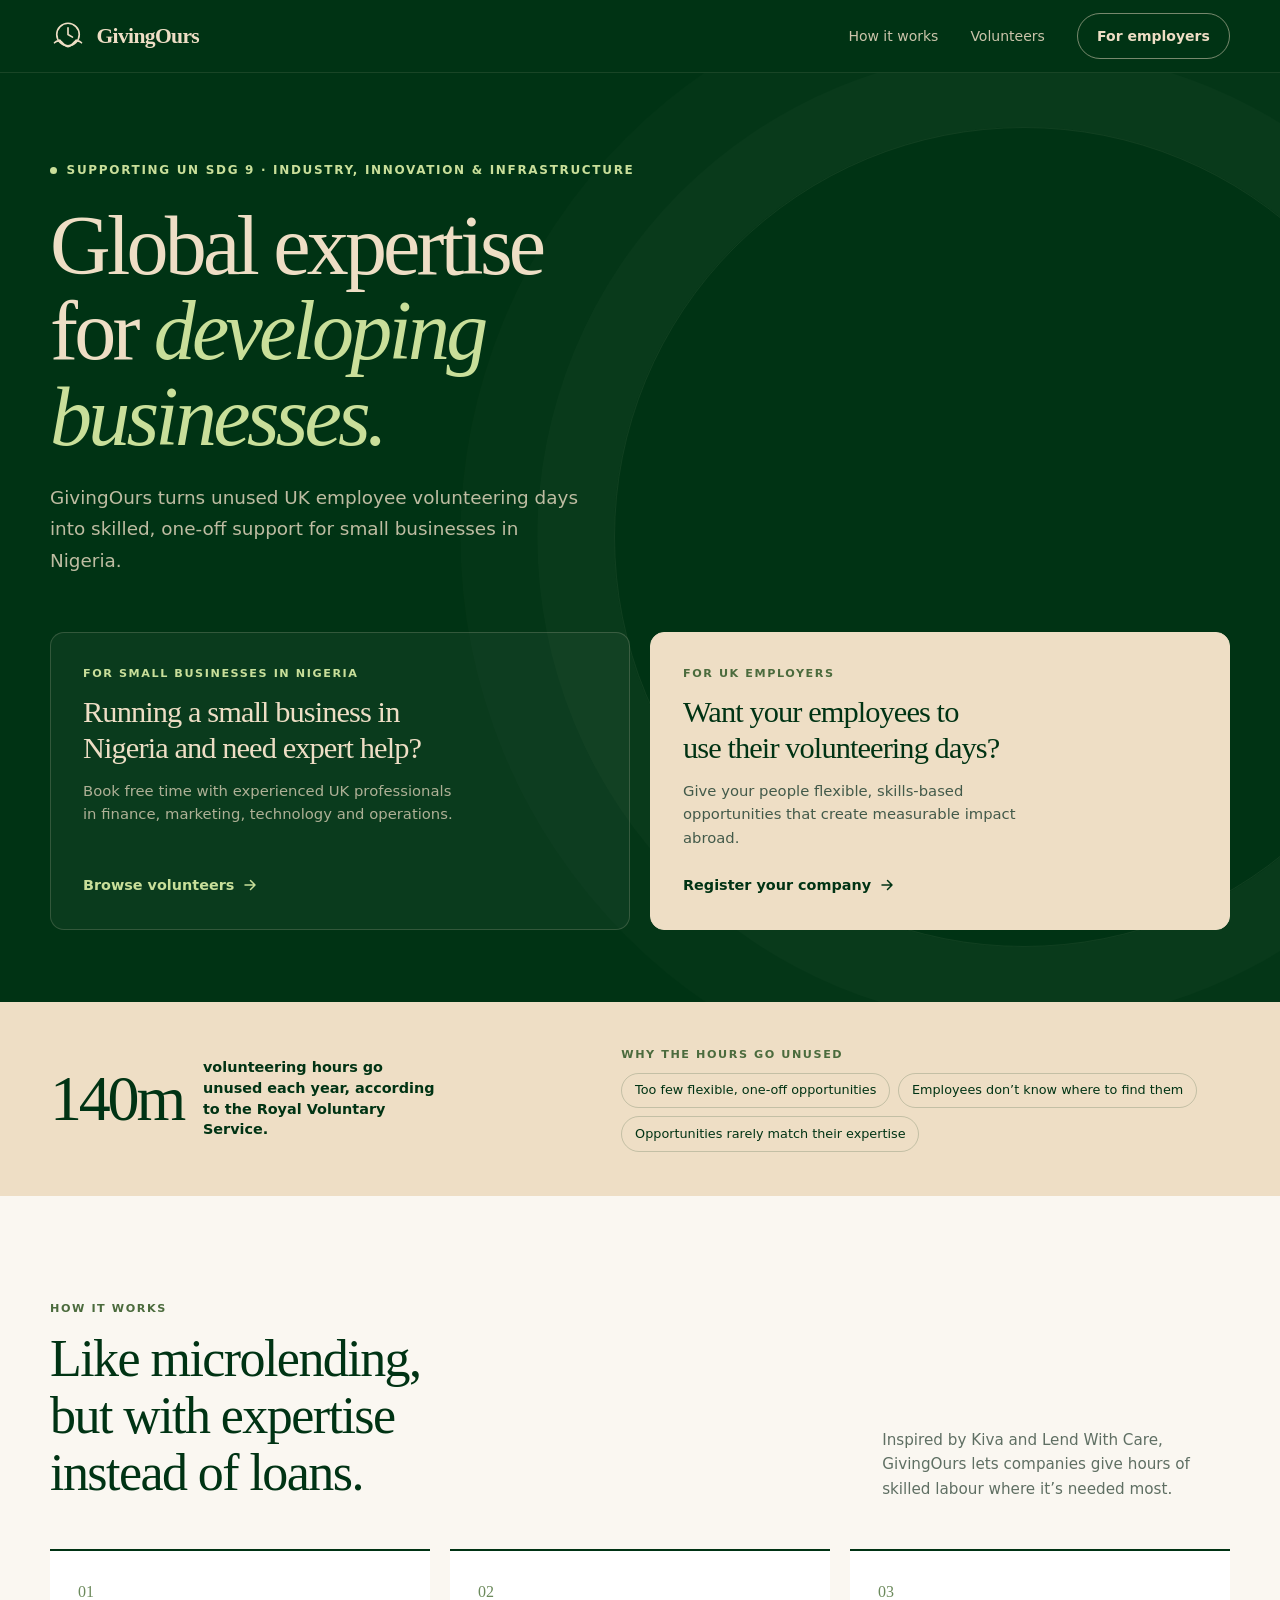
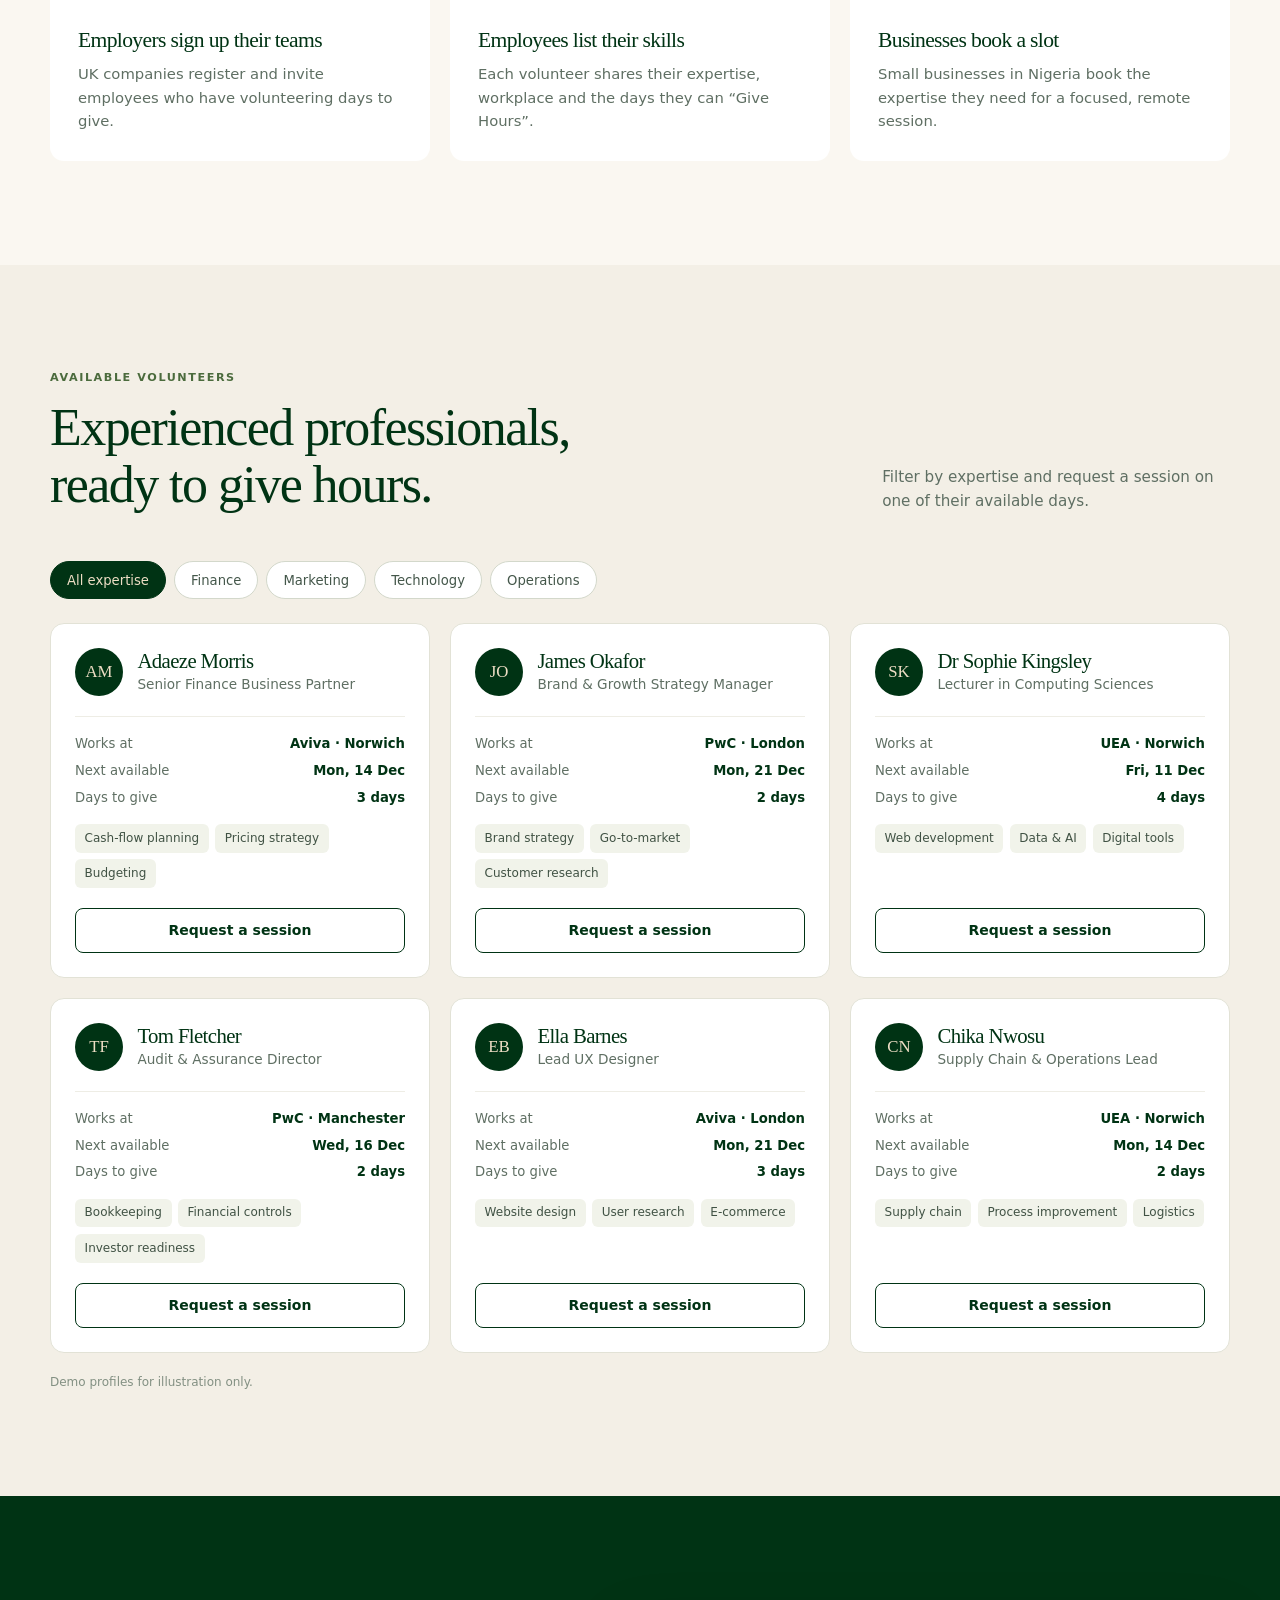
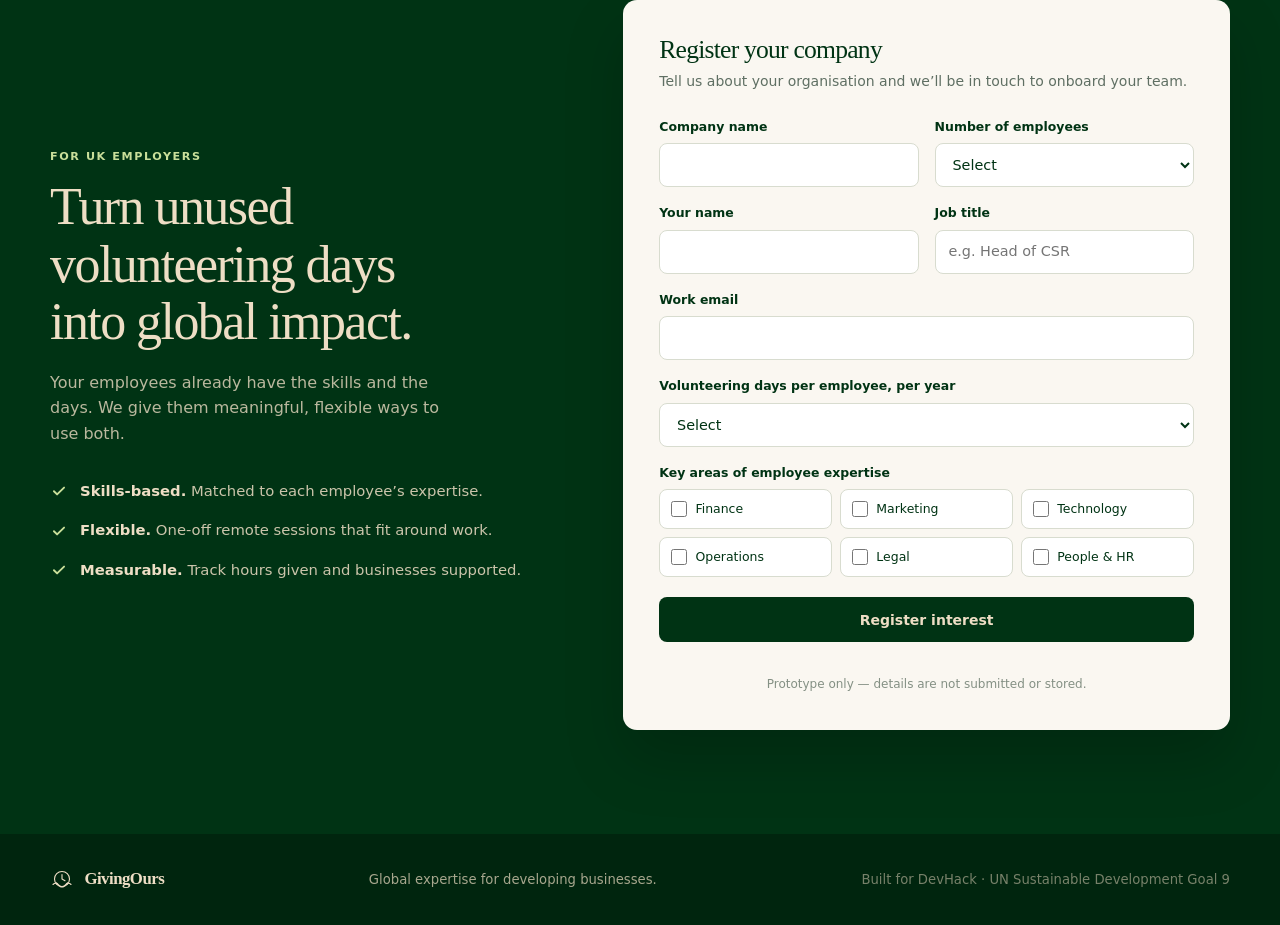
==== index.html @ 95192415 "Initial demo page" ====
<!doctype html>
<html lang="en">
  <head>
    <meta charset="utf-8">
    <meta name="viewport" content="width=device-width, initial-scale=1">
    <meta name="theme-color" content="#003314">
    <meta
      name="description"
      content="GivingOurs turns unused UK employee volunteering days into expert support for small businesses in Nigeria."
    >
    <title>GivingOurs — Global expertise for developing businesses</title>
    <link rel="icon" href="assets/logo.svg" type="image/svg+xml">
    <link rel="stylesheet" href="assets/styles.css">
    <script src="assets/script.js" defer></script>
  </head>
  <body>
    <a class="skip-link" href="#main">Skip to content</a>

    <header class="site-header">
      <nav class="container nav" aria-label="Main navigation">
        <a class="brand" href="#top" aria-label="GivingOurs home">
          <img class="brand-mark" src="assets/logo.svg" alt="" width="36" height="36">
          <span class="brand-name">GivingOurs</span>
        </a>
        <div class="nav-links">
          <a href="#how-it-works">How it works</a>
          <a href="#volunteers">Volunteers</a>
          <a class="button button-outline" href="#employers">For employers</a>
        </div>
      </nav>
    </header>

    <main id="main">
      <section class="hero" id="top" aria-labelledby="hero-title">
        <div class="container hero-inner">
          <div class="hero-copy">
            <p class="eyebrow"><span class="eyebrow-dot" aria-hidden="true"></span>Supporting UN SDG 9 · Industry, innovation &amp; infrastructure</p>
            <h1 id="hero-title">Global expertise for <em>developing businesses.</em></h1>
            <p class="hero-intro">
              GivingOurs turns unused UK employee volunteering days into
              skilled, one-off support for small businesses in Nigeria.
            </p>
          </div>

          <div class="hero-split">
            <article class="hero-panel">
              <span class="panel-label">For small businesses in Nigeria</span>
              <h2>Running a small business in Nigeria and need expert help?</h2>
              <p>Book free time with experienced UK professionals in finance, marketing, technology and operations.</p>
              <a class="panel-link" href="#volunteers">
                Browse volunteers
                <svg width="16" height="16" viewBox="0 0 16 16" fill="none" aria-hidden="true"><path d="M3 8h10M8.5 3.5 13 8l-4.5 4.5" stroke="currentColor" stroke-width="1.5" stroke-linecap="round" stroke-linejoin="round"/></svg>
              </a>
            </article>
            <article class="hero-panel hero-panel-light">
              <span class="panel-label">For UK employers</span>
              <h2>Want your employees to use their volunteering days?</h2>
              <p>Give your people flexible, skills-based opportunities that create measurable impact abroad.</p>
              <a class="panel-link" href="#employers">
                Register your company
                <svg width="16" height="16" viewBox="0 0 16 16" fill="none" aria-hidden="true"><path d="M3 8h10M8.5 3.5 13 8l-4.5 4.5" stroke="currentColor" stroke-width="1.5" stroke-linecap="round" stroke-linejoin="round"/></svg>
              </a>
            </article>
          </div>
        </div>
      </section>

      <section class="stats" aria-label="The opportunity">
        <div class="container stats-inner">
          <div class="stat">
            <strong>140m</strong>
            <span>volunteering hours go unused each year, according to the Royal Voluntary Service.</span>
          </div>
          <div class="stat-reasons">
            <p class="stat-reasons-title">Why the hours go unused</p>
            <ul>
              <li>Too few flexible, one-off opportunities</li>
              <li>Employees don’t know where to find them</li>
              <li>Opportunities rarely match their expertise</li>
            </ul>
          </div>
        </div>
      </section>

      <section class="section" id="how-it-works" aria-labelledby="how-title">
        <div class="container">
          <div class="section-heading">
            <div>
              <p class="section-kicker">How it works</p>
              <h2 id="how-title">Like microlending, but with expertise instead of loans.</h2>
            </div>
            <p class="section-description">
              Inspired by Kiva and Lend With Care, GivingOurs lets companies
              give hours of skilled labour where it’s needed most.
            </p>
          </div>
          <ol class="steps">
            <li class="step">
              <span class="step-number">01</span>
              <h3>Employers sign up their teams</h3>
              <p>UK companies register and invite employees who have volunteering days to give.</p>
            </li>
            <li class="step">
              <span class="step-number">02</span>
              <h3>Employees list their skills</h3>
              <p>Each volunteer shares their expertise, workplace and the days they can “Give Hours”.</p>
            </li>
            <li class="step">
              <span class="step-number">03</span>
              <h3>Businesses book a slot</h3>
              <p>Small businesses in Nigeria book the expertise they need for a focused, remote session.</p>
            </li>
          </ol>
        </div>
      </section>

      <section class="section section-tinted" id="volunteers" aria-labelledby="volunteers-title">
        <div class="container">
          <div class="section-heading">
            <div>
              <p class="section-kicker">Available volunteers</p>
              <h2 id="volunteers-title">Experienced professionals, ready to give hours.</h2>
            </div>
            <p class="section-description">
              Filter by expertise and request a session on one of their
              available days.
            </p>
          </div>

          <div class="filters" role="group" aria-label="Filter volunteers by expertise">
            <button class="filter-button" type="button" aria-pressed="true" data-filter="all">All expertise</button>
            <button class="filter-button" type="button" aria-pressed="false" data-filter="finance">Finance</button>
            <button class="filter-button" type="button" aria-pressed="false" data-filter="marketing">Marketing</button>
            <button class="filter-button" type="button" aria-pressed="false" data-filter="technology">Technology</button>
            <button class="filter-button" type="button" aria-pressed="false" data-filter="operations">Operations</button>
          </div>

          <div class="volunteer-grid" id="volunteer-grid" aria-live="polite"></div>
          <p class="demo-note">Demo profiles for illustration only.</p>
        </div>
      </section>

      <section class="employers" id="employers" aria-labelledby="employers-title">
        <div class="container employers-inner">
          <div class="employers-copy">
            <p class="section-kicker">For UK employers</p>
            <h2 id="employers-title">Turn unused volunteering days into global impact.</h2>
            <p>
              Your employees already have the skills and the days. We give
              them meaningful, flexible ways to use both.
            </p>
            <ul class="benefits">
              <li>
                <svg width="18" height="18" viewBox="0 0 16 16" fill="none" aria-hidden="true"><path d="m3.5 8.2 2.8 2.8 6.2-6" stroke="currentColor" stroke-width="1.7" stroke-linecap="round" stroke-linejoin="round"/></svg>
                <span><strong>Skills-based.</strong> Matched to each employee’s expertise.</span>
              </li>
              <li>
                <svg width="18" height="18" viewBox="0 0 16 16" fill="none" aria-hidden="true"><path d="m3.5 8.2 2.8 2.8 6.2-6" stroke="currentColor" stroke-width="1.7" stroke-linecap="round" stroke-linejoin="round"/></svg>
                <span><strong>Flexible.</strong> One-off remote sessions that fit around work.</span>
              </li>
              <li>
                <svg width="18" height="18" viewBox="0 0 16 16" fill="none" aria-hidden="true"><path d="m3.5 8.2 2.8 2.8 6.2-6" stroke="currentColor" stroke-width="1.7" stroke-linecap="round" stroke-linejoin="round"/></svg>
                <span><strong>Measurable.</strong> Track hours given and businesses supported.</span>
              </li>
            </ul>
          </div>

          <form class="card-form" id="employer-form" novalidate>
            <h3>Register your company</h3>
            <p class="form-intro">Tell us about your organisation and we’ll be in touch to onboard your team.</p>
            <div class="form-grid">
              <div class="field">
                <label for="company">Company name</label>
                <input id="company" name="company" autocomplete="organization" required>
              </div>
              <div class="field">
                <label for="company-size">Number of employees</label>
                <select id="company-size" name="size" required>
                  <option value="" selected disabled>Select</option>
                  <option>250–999</option>
                  <option>1,000–4,999</option>
                  <option>5,000–9,999</option>
                  <option>10,000+</option>
                </select>
              </div>
              <div class="field">
                <label for="contact-name">Your name</label>
                <input id="contact-name" name="name" autocomplete="name" required>
              </div>
              <div class="field">
                <label for="contact-role">Job title</label>
                <input id="contact-role" name="role" autocomplete="organization-title" placeholder="e.g. Head of CSR">
              </div>
              <div class="field full">
                <label for="contact-email">Work email</label>
                <input id="contact-email" name="email" type="email" autocomplete="email" required>
              </div>
              <div class="field full">
                <label for="volunteer-days">Volunteering days per employee, per year</label>
                <select id="volunteer-days" name="days">
                  <option value="" selected disabled>Select</option>
                  <option>1 day</option>
                  <option>2 days</option>
                  <option>3–5 days</option>
                  <option>More than 5 days</option>
                </select>
              </div>
              <fieldset class="field full">
                <legend>Key areas of employee expertise</legend>
                <div class="checkboxes">
                  <label><input type="checkbox" name="skills" value="finance"> Finance</label>
                  <label><input type="checkbox" name="skills" value="marketing"> Marketing</label>
                  <label><input type="checkbox" name="skills" value="technology"> Technology</label>
                  <label><input type="checkbox" name="skills" value="operations"> Operations</label>
                  <label><input type="checkbox" name="skills" value="legal"> Legal</label>
                  <label><input type="checkbox" name="skills" value="hr"> People &amp; HR</label>
                </div>
              </fieldset>
            </div>
            <button class="button button-primary button-block" type="submit">Register interest</button>
            <p class="form-status" id="employer-status" role="status" aria-live="polite"></p>
            <p class="form-note">Prototype only — details are not submitted or stored.</p>
          </form>
        </div>
      </section>
    </main>

    <footer class="site-footer">
      <div class="container footer-inner">
        <a class="brand brand-small" href="#top" aria-label="GivingOurs home">
          <img class="brand-mark" src="assets/logo.svg" alt="" width="24" height="24">
          <span class="brand-name">GivingOurs</span>
        </a>
        <p>Global expertise for developing businesses.</p>
        <p class="footer-meta">Built for DevHack · UN Sustainable Development Goal 9</p>
      </div>
    </footer>

    <dialog class="booking-dialog" id="booking-dialog" aria-labelledby="booking-title">
      <form class="booking-form" id="booking-form" method="dialog" novalidate>
        <div class="dialog-header">
          <div>
            <p class="section-kicker">Request a session</p>
            <h3 id="booking-title">Book time with <span data-booking-name></span></h3>
            <p class="dialog-sub" data-booking-meta></p>
          </div>
          <button class="dialog-close" type="button" value="cancel" aria-label="Close" data-close>
            <svg width="18" height="18" viewBox="0 0 16 16" fill="none" aria-hidden="true"><path d="m4 4 8 8M12 4l-8 8" stroke="currentColor" stroke-width="1.6" stroke-linecap="round"/></svg>
          </button>
        </div>
        <div class="form-grid">
          <div class="field full">
            <label for="booking-date">Available day</label>
            <select id="booking-date" name="date" required></select>
          </div>
          <div class="field">
            <label for="business-name">Business name</label>
            <input id="business-name" name="business" required>
          </div>
          <div class="field">
            <label for="business-city">City</label>
            <input id="business-city" name="city" placeholder="e.g. Lagos" required>
          </div>
          <div class="field full">
            <label for="business-email">Email</label>
            <input id="business-email" name="email" type="email" autocomplete="email" required>
          </div>
          <div class="field full">
            <label for="business-need">What do you need help with?</label>
            <textarea id="business-need" name="need" rows="3" required></textarea>
          </div>
        </div>
        <button class="button button-primary button-block" type="submit">Send request</button>
        <p class="form-status" id="booking-status" role="status" aria-live="polite"></p>
      </form>
    </dialog>
  </body>
</html>
---- assets/styles.css ----
:root {
  --green: #003314;
  --green-700: #0b4221;
  --green-900: #00250e;
  --cream: #eedec5;
  --white: #ffffff;
  --paper: #faf7f1;
  --accent: #c9df9a;
  --muted: #5f6f63;
  --line: #e2e2d6;
  --radius: 14px;
  --radius-sm: 8px;
  --shadow: 0 18px 40px rgba(0, 51, 20, 0.08);
  --serif: "Iowan Old Style", Georgia, "Times New Roman", serif;
  --sans: "Avenir Next", Avenir, "Segoe UI", system-ui, -apple-system, sans-serif;
  --container: 1180px;
  --gutter: clamp(1.25rem, 4vw, 2.5rem);
  --header-h: 72px;
}

*,
*::before,
*::after {
  box-sizing: border-box;
}

html {
  scroll-behavior: smooth;
  scroll-padding-top: calc(var(--header-h) + 1rem);
  -webkit-text-size-adjust: 100%;
}

body {
  margin: 0;
  background: var(--paper);
  color: var(--green);
  font-family: var(--sans);
  font-size: 1rem;
  line-height: 1.6;
  -webkit-font-smoothing: antialiased;
}

img,
svg {
  display: block;
  max-width: 100%;
}

a {
  color: inherit;
  text-decoration: none;
}

button,
input,
select,
textarea {
  font: inherit;
  color: inherit;
}

:focus-visible {
  outline: 3px solid var(--accent);
  outline-offset: 3px;
}

h1,
h2,
h3 {
  margin: 0;
  font-family: var(--serif);
  font-weight: 400;
  letter-spacing: -0.03em;
  line-height: 1.1;
  text-wrap: balance;
}

p {
  margin: 0;
}

.container {
  width: 100%;
  max-width: calc(var(--container) + var(--gutter) * 2);
  margin-inline: auto;
  padding-inline: var(--gutter);
}

.skip-link {
  position: absolute;
  z-index: 100;
  top: 0.75rem;
  left: 0.75rem;
  padding: 0.6rem 1rem;
  border-radius: var(--radius-sm);
  background: var(--white);
  transform: translateY(-200%);
}

.skip-link:focus {
  transform: none;
}

/* Buttons */
.button {
  display: inline-flex;
  align-items: center;
  justify-content: center;
  gap: 0.5rem;
  min-height: 44px;
  padding: 0.65rem 1.2rem;
  border: 1px solid transparent;
  border-radius: 999px;
  cursor: pointer;
  font-size: 0.875rem;
  font-weight: 600;
  white-space: nowrap;
  transition: background 0.18s ease, color 0.18s ease, border-color 0.18s ease;
}

.button-outline {
  border-color: rgba(238, 222, 197, 0.5);
  color: var(--cream);
}

.button-outline:hover {
  background: var(--cream);
  color: var(--green);
}

.button-primary {
  background: var(--green);
  color: var(--cream);
  border-radius: var(--radius-sm);
}

.button-primary:hover {
  background: var(--green-700);
}

.button-block {
  width: 100%;
  margin-top: 1.25rem;
}

/* Header */
.site-header {
  position: sticky;
  z-index: 50;
  top: 0;
  background: var(--green);
  color: var(--cream);
  border-bottom: 1px solid rgba(238, 222, 197, 0.1);
}

.nav {
  min-height: var(--header-h);
  display: flex;
  align-items: center;
  justify-content: space-between;
  gap: 1.5rem;
}

.brand {
  display: inline-flex;
  align-items: center;
  gap: 0.65rem;
  flex-shrink: 0;
}

.brand-mark {
  width: 36px;
  height: 36px;
}

.brand-name {
  font-family: var(--serif);
  font-size: 1.35rem;
  font-weight: 600;
  letter-spacing: -0.03em;
  color: var(--cream);
}

.nav-links {
  display: flex;
  align-items: center;
  gap: clamp(1rem, 3vw, 2rem);
  font-size: 0.875rem;
}

.nav-links > a:not(.button) {
  color: rgba(238, 222, 197, 0.85);
  transition: color 0.18s ease;
}

.nav-links > a:not(.button):hover {
  color: var(--white);
}

/* Hero */
.hero {
  position: relative;
  overflow: hidden;
  background: var(--green);
  color: var(--cream);
}

.hero::before {
  position: absolute;
  top: 50%;
  right: -12vw;
  width: min(70vw, 820px);
  aspect-ratio: 1;
  border: 1px solid rgba(238, 222, 197, 0.07);
  border-radius: 50%;
  box-shadow: 0 0 0 clamp(2rem, 6vw, 5rem) rgba(238, 222, 197, 0.02),
    0 0 0 clamp(4rem, 12vw, 10rem) rgba(238, 222, 197, 0.015);
  transform: translateY(-50%);
  content: "";
  pointer-events: none;
}

.hero-inner {
  position: relative;
  display: flex;
  flex-direction: column;
  justify-content: center;
  gap: clamp(2rem, 5vw, 3.5rem);
  padding-block: clamp(3rem, 7vw, 5.5rem) clamp(3rem, 6vw, 4.5rem);
}

.eyebrow {
  display: flex;
  align-items: center;
  gap: 0.6rem;
  color: var(--accent);
  font-size: clamp(0.65rem, 1.4vw, 0.75rem);
  font-weight: 700;
  letter-spacing: 0.14em;
  text-transform: uppercase;
}

.eyebrow-dot {
  width: 7px;
  height: 7px;
  flex-shrink: 0;
  border-radius: 50%;
  background: var(--accent);
}

.hero h1 {
  max-width: 16ch;
  margin-block: clamp(1rem, 2vw, 1.4rem);
  font-size: clamp(2.5rem, 7vw, 5.25rem);
  line-height: 1.02;
  letter-spacing: -0.045em;
}

.hero h1 em {
  color: var(--accent);
}

.hero-intro {
  max-width: 34rem;
  color: rgba(238, 222, 197, 0.8);
  font-size: clamp(1rem, 1.6vw, 1.15rem);
  line-height: 1.7;
}

.hero-split {
  display: grid;
  grid-template-columns: repeat(2, minmax(0, 1fr));
  gap: clamp(0.75rem, 2vw, 1.25rem);
}

.hero-panel {
  display: flex;
  flex-direction: column;
  align-items: flex-start;
  gap: 0.75rem;
  padding: clamp(1.4rem, 3vw, 2rem);
  border: 1px solid rgba(238, 222, 197, 0.18);
  border-radius: var(--radius);
  background: rgba(255, 255, 255, 0.04);
  transition: border-color 0.2s ease, background 0.2s ease;
}

.hero-panel:hover {
  border-color: rgba(238, 222, 197, 0.35);
  background: rgba(255, 255, 255, 0.06);
}

.hero-panel-light {
  background: var(--cream);
  color: var(--green);
  border-color: var(--cream);
}

.hero-panel-light:hover {
  background: #f3e7d4;
  border-color: #f3e7d4;
}

.panel-label {
  color: var(--accent);
  font-size: 0.7rem;
  font-weight: 700;
  letter-spacing: 0.14em;
  text-transform: uppercase;
}

.hero-panel-light .panel-label {
  color: #4b6b3d;
}

.hero-panel h2 {
  max-width: 24ch;
  font-size: clamp(1.4rem, 2.6vw, 1.9rem);
  line-height: 1.18;
}

.hero-panel p {
  max-width: 40ch;
  color: rgba(238, 222, 197, 0.72);
  font-size: 0.925rem;
}

.hero-panel-light p {
  color: #435a4a;
}

.panel-link {
  display: inline-flex;
  align-items: center;
  gap: 0.5rem;
  margin-top: auto;
  padding-top: 0.75rem;
  color: var(--accent);
  font-size: 0.9rem;
  font-weight: 600;
}

.hero-panel-light .panel-link {
  color: var(--green);
}

.panel-link svg {
  transition: transform 0.18s ease;
}

.panel-link:hover svg {
  transform: translateX(4px);
}

/* Stats */
.stats {
  background: var(--cream);
}

.stats-inner {
  display: grid;
  grid-template-columns: minmax(0, 1fr) minmax(0, 1.2fr);
  align-items: center;
  gap: clamp(1.5rem, 5vw, 4rem);
  padding-block: clamp(2rem, 4vw, 2.75rem);
}

.stat {
  display: flex;
  align-items: center;
  gap: 1.25rem;
}

.stat strong {
  font-family: var(--serif);
  font-size: clamp(2.75rem, 6vw, 4rem);
  font-weight: 400;
  letter-spacing: -0.05em;
  line-height: 1;
}

.stat span {
  max-width: 24ch;
  font-size: 0.9rem;
  font-weight: 600;
  line-height: 1.45;
}

.stat-reasons-title {
  margin-bottom: 0.6rem;
  color: #4b6b3d;
  font-size: 0.7rem;
  font-weight: 700;
  letter-spacing: 0.14em;
  text-transform: uppercase;
}

.stat-reasons ul {
  display: flex;
  flex-wrap: wrap;
  gap: 0.5rem;
  margin: 0;
  padding: 0;
  list-style: none;
}

.stat-reasons li {
  padding: 0.4rem 0.8rem;
  border: 1px solid rgba(0, 51, 20, 0.18);
  border-radius: 999px;
  font-size: 0.8rem;
}

/* Sections */
.section {
  padding-block: clamp(4rem, 9vw, 6.5rem);
}

.section-tinted {
  background: #f3efe6;
}

.section-heading {
  display: flex;
  align-items: flex-end;
  justify-content: space-between;
  gap: 1.5rem 3rem;
  margin-bottom: clamp(2rem, 4vw, 3rem);
}

.section-kicker {
  margin-bottom: 0.75rem;
  color: #4b6b3d;
  font-size: 0.7rem;
  font-weight: 700;
  letter-spacing: 0.14em;
  text-transform: uppercase;
}

.section-heading h2,
.employers-copy h2 {
  max-width: 20ch;
  font-size: clamp(2rem, 4.2vw, 3.25rem);
}

.section-description {
  max-width: 36ch;
  color: var(--muted);
  font-size: 0.95rem;
}

/* Steps */
.steps {
  display: grid;
  grid-template-columns: repeat(3, minmax(0, 1fr));
  gap: 1.25rem;
  margin: 0;
  padding: 0;
  list-style: none;
}

.step {
  padding: 1.75rem;
  border-top: 2px solid var(--green);
  background: var(--white);
  border-radius: 0 0 var(--radius) var(--radius);
}

.step-number {
  display: block;
  margin-bottom: 1.5rem;
  color: #6c8a5c;
  font-family: var(--serif);
  font-size: 1rem;
}

.step h3 {
  margin-bottom: 0.6rem;
  font-size: 1.35rem;
}

.step p {
  color: var(--muted);
  font-size: 0.925rem;
}

/* Volunteers */
.filters {
  display: flex;
  flex-wrap: wrap;
  gap: 0.5rem;
  margin-bottom: 1.5rem;
}

.filter-button {
  min-height: 38px;
  padding: 0.45rem 1rem;
  border: 1px solid #d3d8cb;
  border-radius: 999px;
  background: var(--white);
  color: #44574a;
  cursor: pointer;
  font-size: 0.825rem;
  transition: background 0.18s ease, color 0.18s ease, border-color 0.18s ease;
}

.filter-button:hover {
  border-color: var(--green);
}

.filter-button[aria-pressed="true"] {
  border-color: var(--green);
  background: var(--green);
  color: var(--cream);
}

.volunteer-grid {
  display: grid;
  grid-template-columns: repeat(auto-fill, minmax(min(100%, 320px), 1fr));
  gap: 1.25rem;
}

.volunteer-card {
  display: flex;
  flex-direction: column;
  padding: 1.5rem;
  border: 1px solid var(--line);
  border-radius: var(--radius);
  background: var(--white);
  transition: transform 0.2s ease, box-shadow 0.2s ease;
}

.volunteer-card:hover {
  transform: translateY(-3px);
  box-shadow: var(--shadow);
}

.volunteer-card[hidden] {
  display: none;
}

.card-head {
  display: flex;
  align-items: center;
  gap: 0.9rem;
}

.avatar {
  display: grid;
  place-items: center;
  width: 48px;
  height: 48px;
  flex-shrink: 0;
  border-radius: 50%;
  background: var(--green);
  color: var(--cream);
  font-family: var(--serif);
  font-size: 1.05rem;
}

.volunteer-card h3 {
  font-size: 1.3rem;
  line-height: 1.2;
}

.volunteer-role {
  color: var(--muted);
  font-size: 0.85rem;
}

.card-meta {
  display: grid;
  gap: 0.35rem;
  margin: 1.25rem 0 0;
  padding: 1rem 0 0;
  border-top: 1px solid #eeede5;
  font-size: 0.825rem;
}

.card-meta div {
  display: flex;
  justify-content: space-between;
  gap: 1rem;
}

.card-meta dt {
  color: var(--muted);
}

.card-meta dd {
  margin: 0;
  font-weight: 600;
  text-align: right;
}

.skill-list {
  display: flex;
  flex-wrap: wrap;
  gap: 0.4rem;
  margin: 1rem 0 1.25rem;
  padding: 0;
  list-style: none;
}

.skill-list li {
  padding: 0.3rem 0.6rem;
  border-radius: 6px;
  background: #f1f3ea;
  color: #405244;
  font-size: 0.75rem;
}

.volunteer-card .button {
  margin-top: auto;
  width: 100%;
  border-radius: var(--radius-sm);
  border-color: var(--green);
  background: transparent;
  color: var(--green);
}

.volunteer-card .button:hover {
  background: var(--green);
  color: var(--cream);
}

.demo-note {
  margin-top: 1.25rem;
  color: #839083;
  font-size: 0.75rem;
}

/* Employers */
.employers {
  background: var(--green);
  color: var(--cream);
}

.employers-inner {
  display: grid;
  grid-template-columns: minmax(0, 0.9fr) minmax(0, 1.1fr);
  align-items: center;
  gap: clamp(2.5rem, 6vw, 5rem);
  padding-block: clamp(4rem, 9vw, 6.5rem);
}

.employers .section-kicker {
  color: var(--accent);
}

.employers-copy > p:not(.section-kicker) {
  max-width: 40ch;
  margin-top: 1.25rem;
  color: rgba(238, 222, 197, 0.78);
}

.benefits {
  display: grid;
  gap: 1rem;
  margin: 2rem 0 0;
  padding: 0;
  list-style: none;
}

.benefits li {
  display: flex;
  gap: 0.75rem;
  color: rgba(238, 222, 197, 0.85);
  font-size: 0.925rem;
}

.benefits svg {
  flex-shrink: 0;
  margin-top: 0.2rem;
  color: var(--accent);
}

.benefits strong {
  color: var(--cream);
}

/* Forms */
.card-form {
  padding: clamp(1.5rem, 4vw, 2.25rem);
  border-radius: var(--radius);
  background: var(--paper);
  color: var(--green);
  box-shadow: 0 30px 60px rgba(0, 0, 0, 0.18);
}

.card-form h3 {
  font-size: 1.6rem;
}

.form-intro {
  margin: 0.4rem 0 1.5rem;
  color: var(--muted);
  font-size: 0.875rem;
}

.form-grid {
  display: grid;
  grid-template-columns: repeat(2, minmax(0, 1fr));
  gap: 1rem;
}

.field {
  display: flex;
  flex-direction: column;
  gap: 0.4rem;
  min-width: 0;
  margin: 0;
  padding: 0;
  border: 0;
}

.field.full {
  grid-column: 1 / -1;
}

.field label,
.field legend {
  padding: 0;
  font-size: 0.78rem;
  font-weight: 600;
}

.field legend {
  margin-bottom: 0.4rem;
}

.field input,
.field select,
.field textarea {
  width: 100%;
  min-height: 44px;
  padding: 0.6rem 0.8rem;
  border: 1px solid #d8dccf;
  border-radius: var(--radius-sm);
  background: var(--white);
  font-size: 0.9rem;
  transition: border-color 0.18s ease, box-shadow 0.18s ease;
}

.field textarea {
  resize: vertical;
}

.field input:focus,
.field select:focus,
.field textarea:focus {
  border-color: var(--green);
  box-shadow: 0 0 0 3px rgba(0, 51, 20, 0.12);
  outline: none;
}

.field [aria-invalid="true"] {
  border-color: #b3261e;
}

.checkboxes {
  display: grid;
  grid-template-columns: repeat(3, minmax(0, 1fr));
  gap: 0.5rem;
}

.checkboxes label {
  display: flex;
  align-items: center;
  gap: 0.5rem;
  min-height: 40px;
  padding: 0.4rem 0.7rem;
  border: 1px solid #d8dccf;
  border-radius: var(--radius-sm);
  background: var(--white);
  cursor: pointer;
  font-weight: 500;
}

.checkboxes label:has(input:checked) {
  border-color: var(--green);
  background: #eef3e4;
}

.field .checkboxes input {
  width: 16px;
  height: 16px;
  min-height: 0;
  flex-shrink: 0;
  margin: 0;
  padding: 0;
  accent-color: var(--green);
  box-shadow: none;
}

.form-status {
  min-height: 1.4em;
  margin-top: 0.85rem;
  font-size: 0.85rem;
  font-weight: 600;
}

.form-status.is-error {
  color: #b3261e;
}

.form-status.is-success {
  color: #2f6a35;
}

.form-note {
  color: #849084;
  font-size: 0.75rem;
  text-align: center;
}

/* Booking dialog */
.booking-dialog {
  width: min(560px, calc(100% - 2rem));
  max-height: calc(100dvh - 2rem);
  padding: 0;
  border: 0;
  border-radius: var(--radius);
  background: var(--paper);
  color: var(--green);
  box-shadow: 0 30px 80px rgba(0, 0, 0, 0.3);
}

.booking-dialog::backdrop {
  background: rgba(0, 25, 10, 0.6);
  backdrop-filter: blur(2px);
}

.booking-form {
  padding: clamp(1.25rem, 4vw, 2rem);
}

.dialog-header {
  display: flex;
  align-items: flex-start;
  justify-content: space-between;
  gap: 1rem;
  margin-bottom: 1.5rem;
}

.dialog-header h3 {
  font-size: 1.6rem;
}

.dialog-sub {
  margin-top: 0.35rem;
  color: var(--muted);
  font-size: 0.85rem;
}

.dialog-close {
  display: grid;
  place-items: center;
  width: 40px;
  height: 40px;
  flex-shrink: 0;
  border: 1px solid var(--line);
  border-radius: 50%;
  background: var(--white);
  cursor: pointer;
}

.dialog-close:hover {
  border-color: var(--green);
}

/* Footer */
.site-footer {
  background: var(--green-900);
  color: rgba(238, 222, 197, 0.7);
  font-size: 0.825rem;
}

.footer-inner {
  display: flex;
  flex-wrap: wrap;
  align-items: center;
  justify-content: space-between;
  gap: 0.75rem 2rem;
  padding-block: 2rem;
}

.brand-small .brand-mark {
  width: 24px;
  height: 24px;
}

.brand-small .brand-name {
  font-size: 1.05rem;
}

.footer-meta {
  color: rgba(238, 222, 197, 0.5);
}

/* Responsive */
@media (max-width: 960px) {
  .employers-inner,
  .stats-inner {
    grid-template-columns: 1fr;
  }

  .steps {
    grid-template-columns: 1fr;
  }

  .section-heading {
    flex-direction: column;
    align-items: flex-start;
  }
}

@media (max-width: 760px) {
  :root {
    --header-h: 64px;
  }

  .nav-links > a:not(.button) {
    display: none;
  }

  .hero-split {
    grid-template-columns: 1fr;
  }

  .hero-panel h2 {
    max-width: none;
    text-wrap: pretty;
  }
}

@media (max-width: 520px) {
  .brand-name {
    font-size: 1.2rem;
  }

  .brand-mark {
    width: 30px;
    height: 30px;
  }

  .nav-links .button {
    min-height: 40px;
    padding-inline: 0.85rem;
    font-size: 0.8rem;
  }

  .stat {
    flex-direction: column;
    align-items: flex-start;
    gap: 0.5rem;
  }

  .form-grid {
    grid-template-columns: 1fr;
  }

  .checkboxes {
    grid-template-columns: repeat(2, minmax(0, 1fr));
  }

  .footer-inner {
    flex-direction: column;
    align-items: flex-start;
  }
}

@media (prefers-reduced-motion: reduce) {
  html {
    scroll-behavior: auto;
  }

  *,
  *::before,
  *::after {
    transition-duration: 0.01ms !important;
  }
}
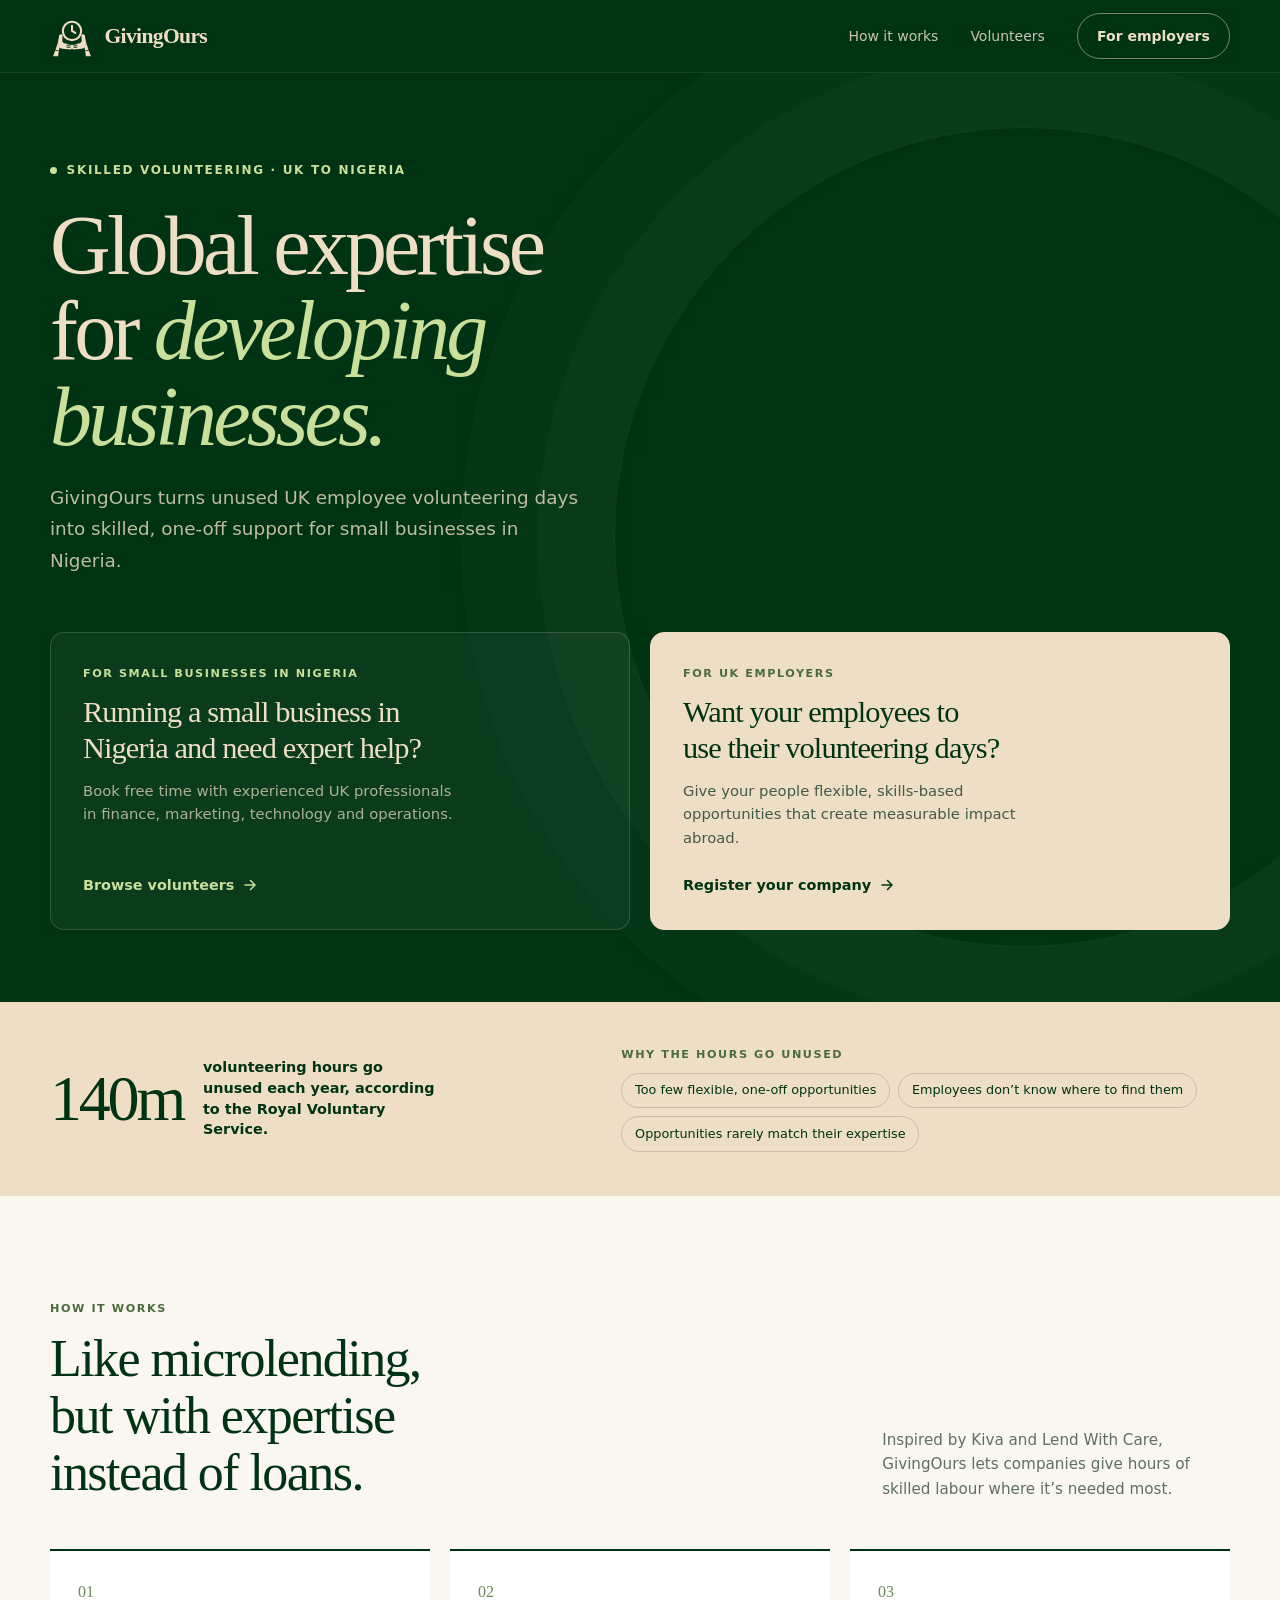
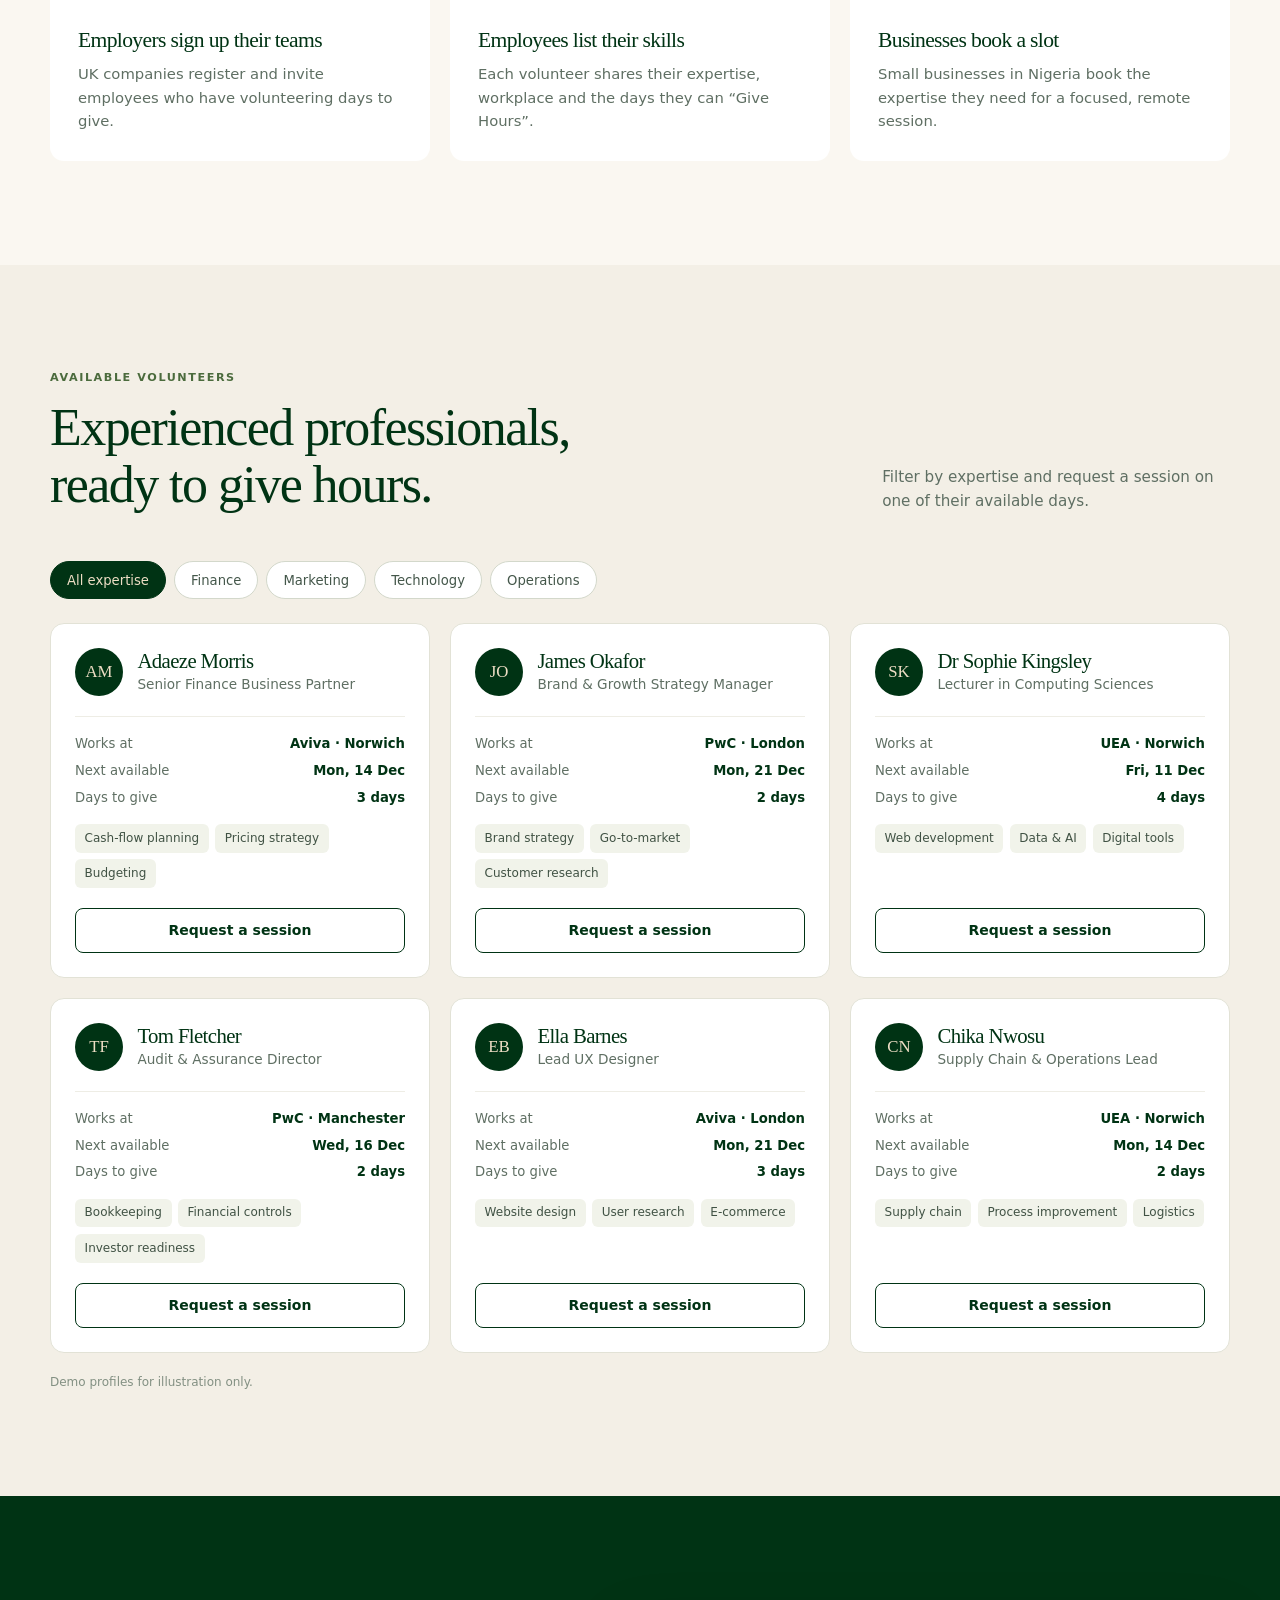
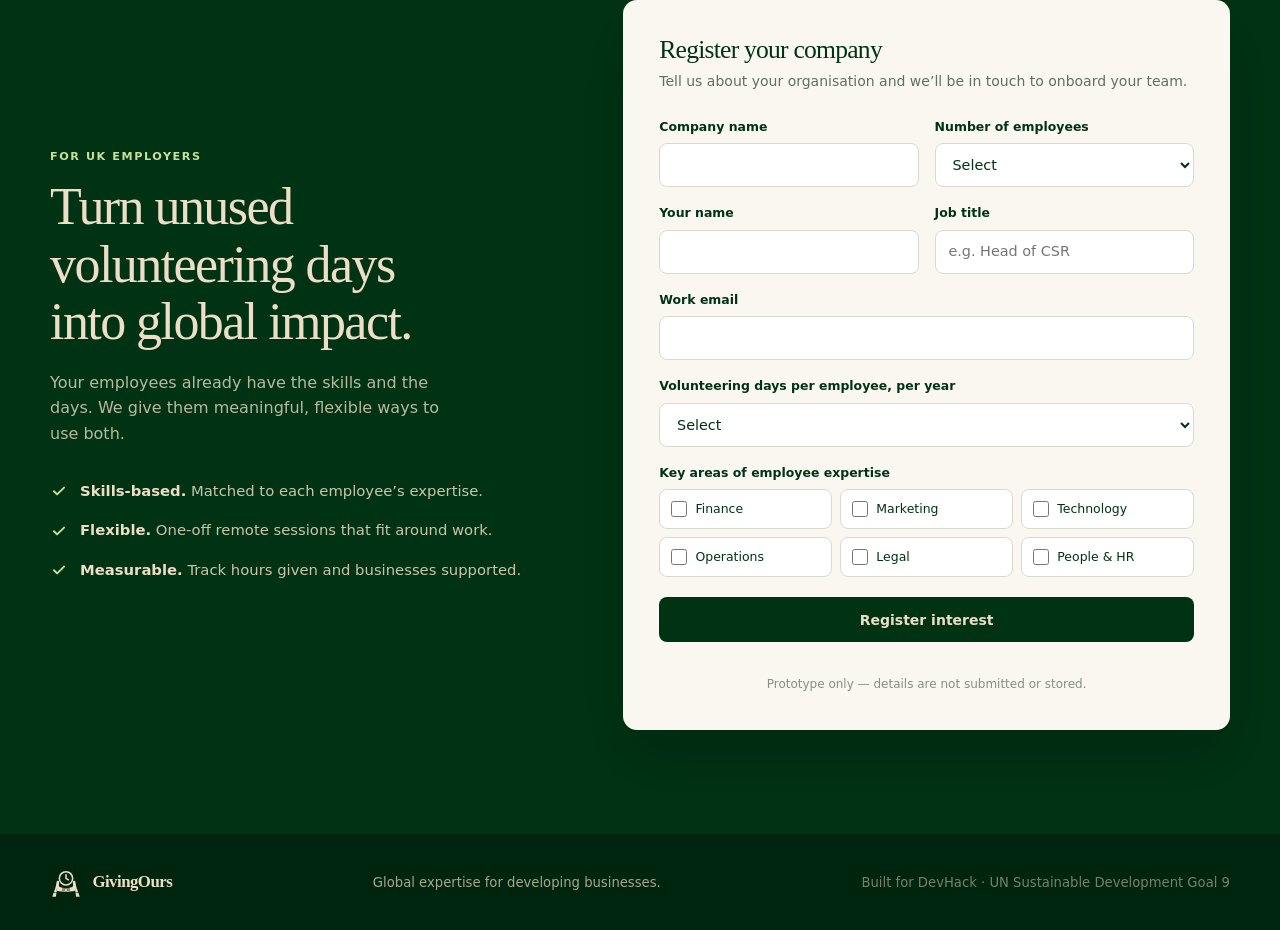
==== commit 14031674: "Refine logo, remove SDG references from hero" ====
--- a/index.html
+++ b/index.html
@@ -9,7 +9,7 @@
       content="GivingOurs turns unused UK employee volunteering days into expert support for small businesses in Nigeria."
     >
     <title>GivingOurs — Global expertise for developing businesses</title>
-    <link rel="icon" href="assets/logo.svg" type="image/svg+xml">
+    <link rel="icon" href="assets/favicon.svg" type="image/svg+xml">
     <link rel="stylesheet" href="assets/styles.css">
     <script src="assets/script.js" defer></script>
   </head>
@@ -19,7 +19,7 @@
     <header class="site-header">
       <nav class="container nav" aria-label="Main navigation">
         <a class="brand" href="#top" aria-label="GivingOurs home">
-          <img class="brand-mark" src="assets/logo.svg" alt="" width="36" height="36">
+          <img class="brand-mark" src="assets/logo.svg" alt="" width="44" height="44">
           <span class="brand-name">GivingOurs</span>
         </a>
         <div class="nav-links">
@@ -34,7 +34,7 @@
       <section class="hero" id="top" aria-labelledby="hero-title">
         <div class="container hero-inner">
           <div class="hero-copy">
-            <p class="eyebrow"><span class="eyebrow-dot" aria-hidden="true"></span>Supporting UN SDG 9 · Industry, innovation &amp; infrastructure</p>
+            <p class="eyebrow"><span class="eyebrow-dot" aria-hidden="true"></span>Skilled volunteering · UK to Nigeria</p>
             <h1 id="hero-title">Global expertise for <em>developing businesses.</em></h1>
             <p class="hero-intro">
               GivingOurs turns unused UK employee volunteering days into
@@ -228,7 +228,7 @@
     <footer class="site-footer">
       <div class="container footer-inner">
         <a class="brand brand-small" href="#top" aria-label="GivingOurs home">
-          <img class="brand-mark" src="assets/logo.svg" alt="" width="24" height="24">
+          <img class="brand-mark" src="assets/logo.svg" alt="" width="32" height="32">
           <span class="brand-name">GivingOurs</span>
         </a>
         <p>Global expertise for developing businesses.</p>
--- a/assets/styles.css
+++ b/assets/styles.css
@@ -169,8 +169,8 @@
 }
 
 .brand-mark {
-  width: 36px;
-  height: 36px;
+  width: 44px;
+  height: 44px;
 }
 
 .brand-name {
@@ -886,8 +886,8 @@
 }
 
 .brand-small .brand-mark {
-  width: 24px;
-  height: 24px;
+  width: 32px;
+  height: 32px;
 }
 
 .brand-small .brand-name {
@@ -940,8 +940,8 @@
   }
 
   .brand-mark {
-    width: 30px;
-    height: 30px;
+    width: 38px;
+    height: 38px;
   }
 
   .nav-links .button {
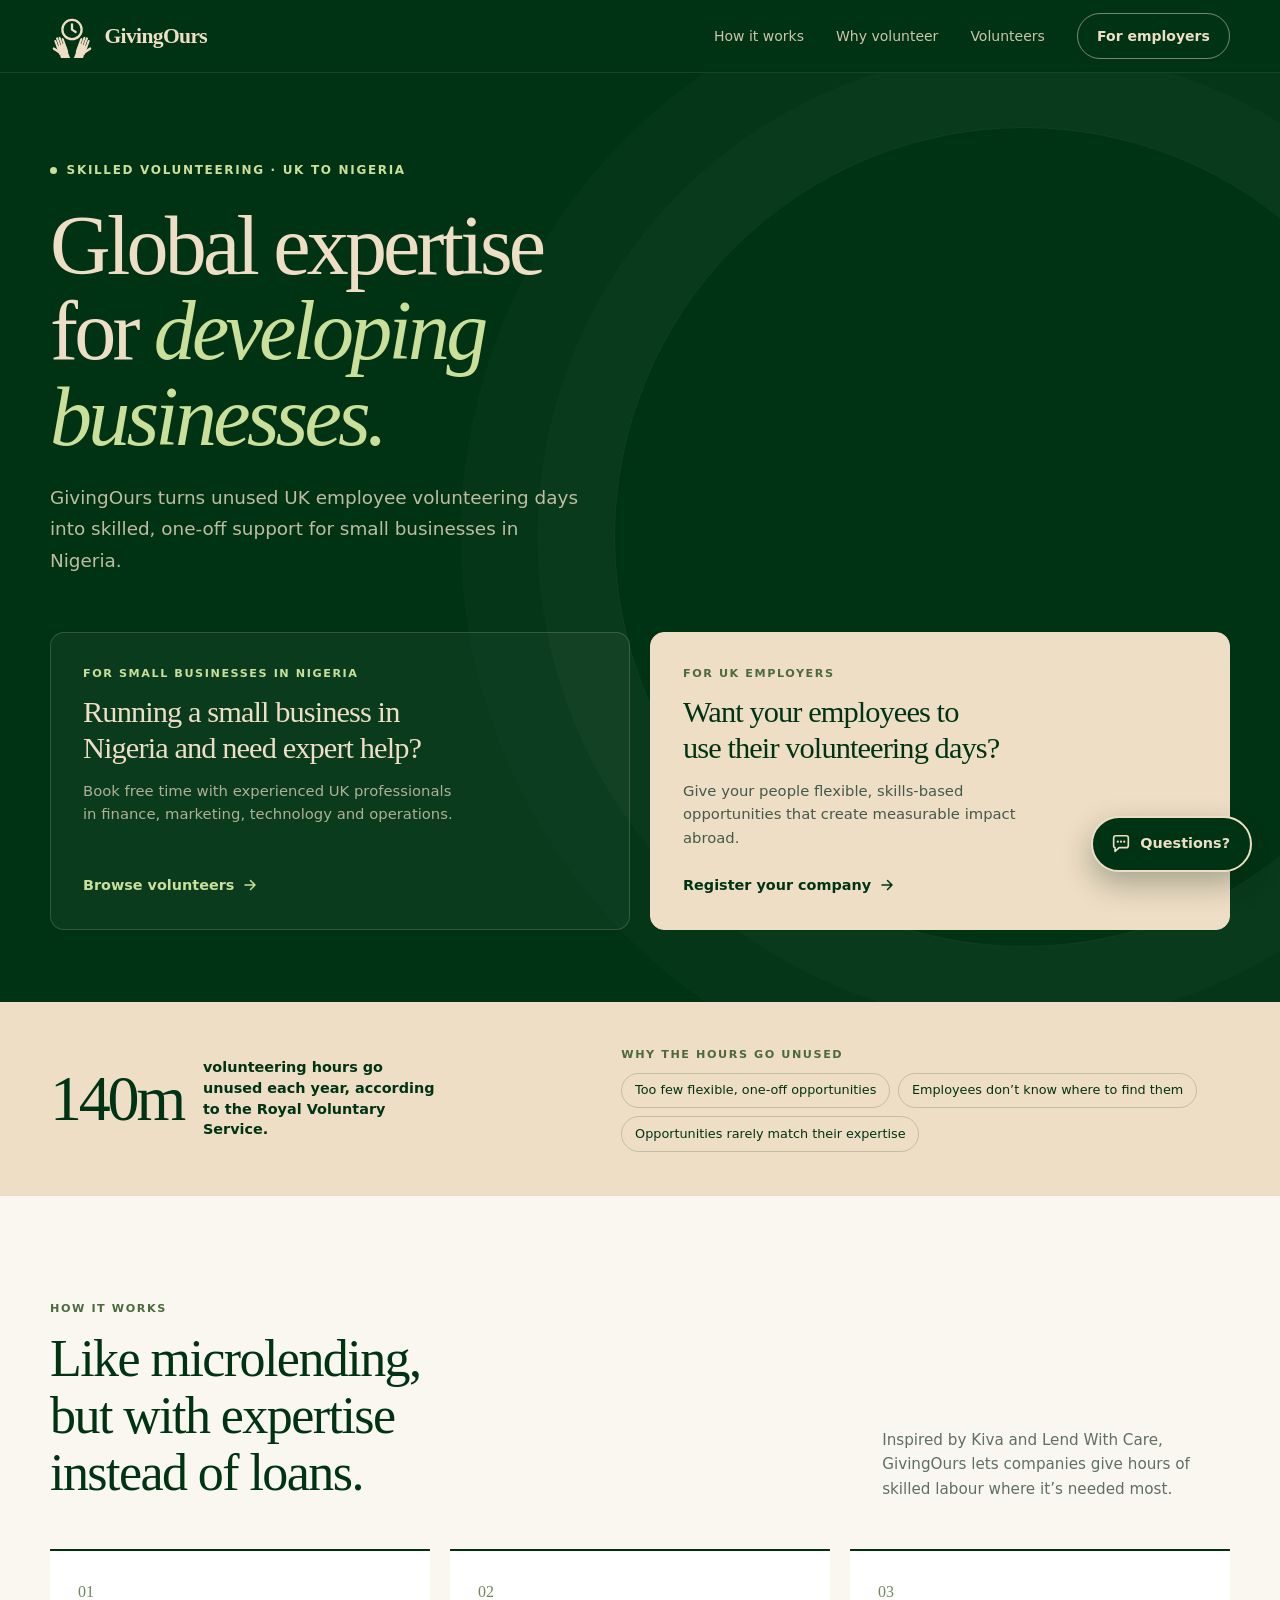
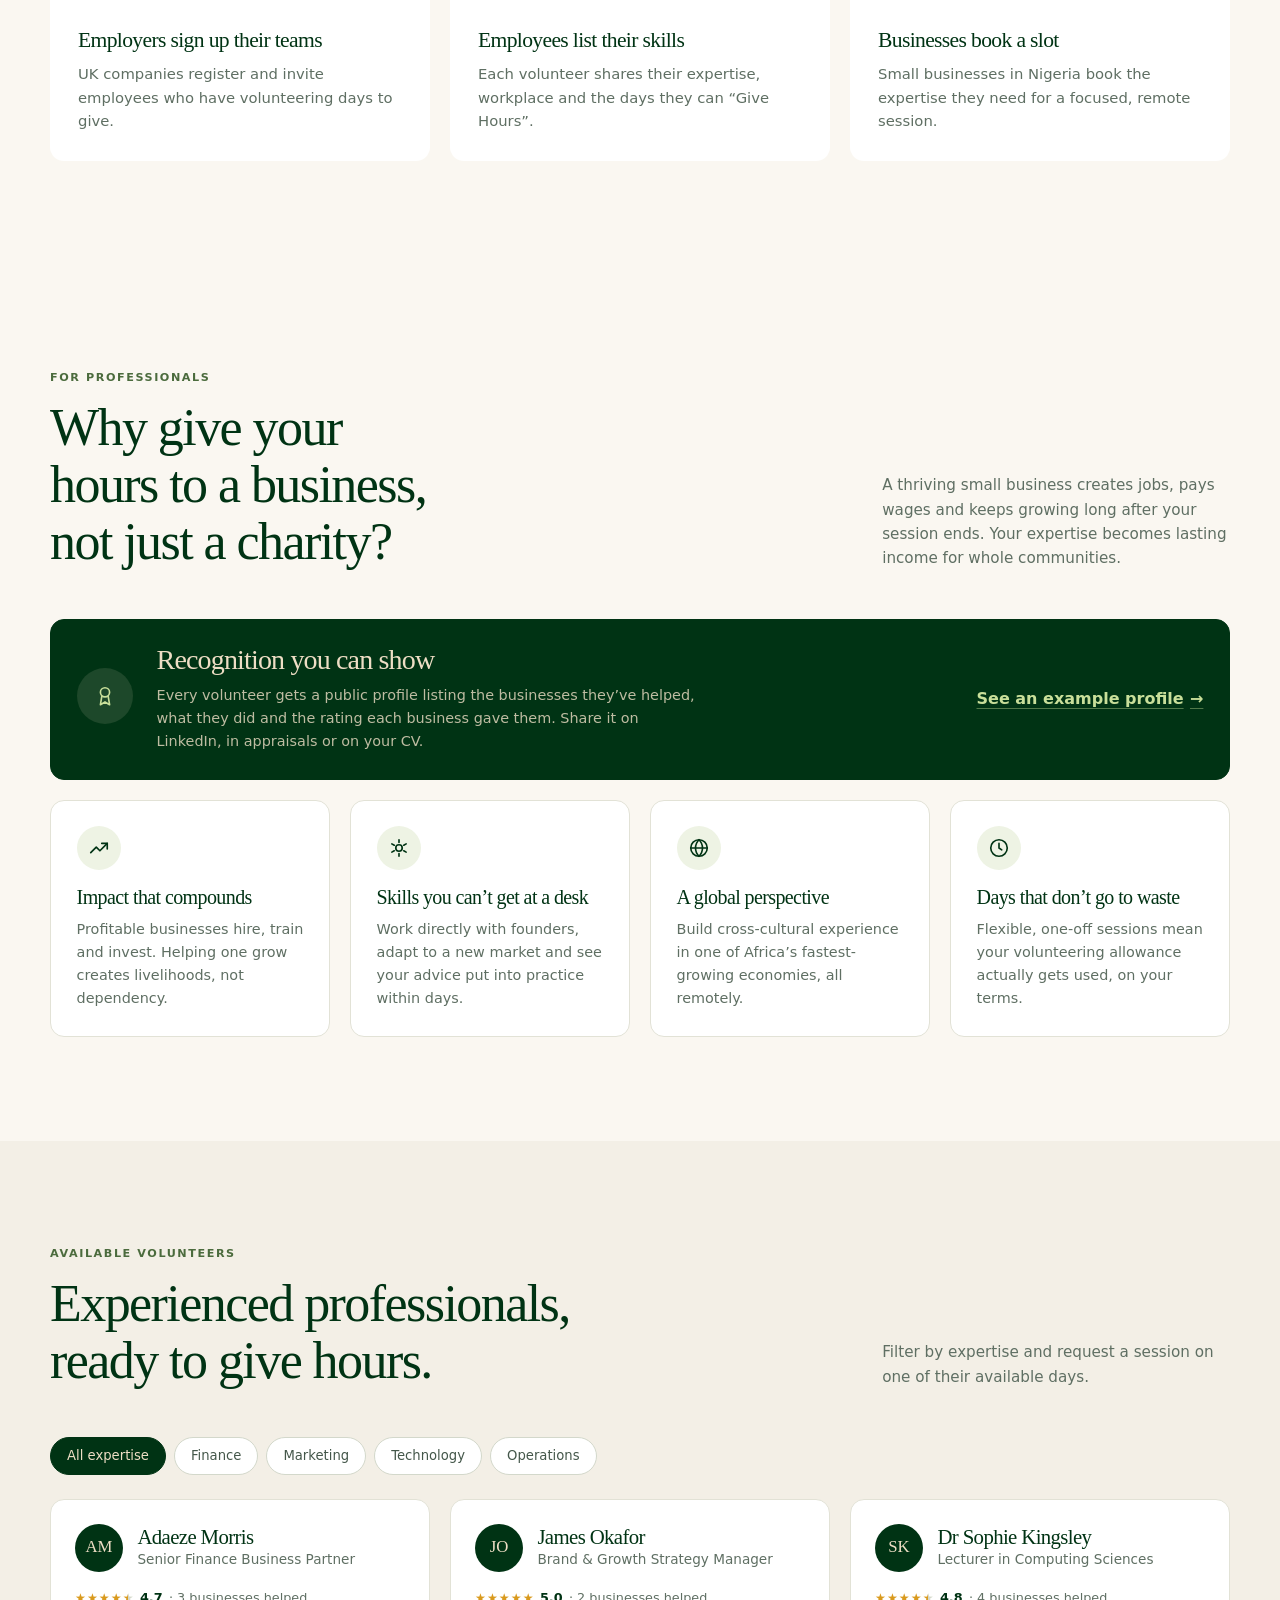
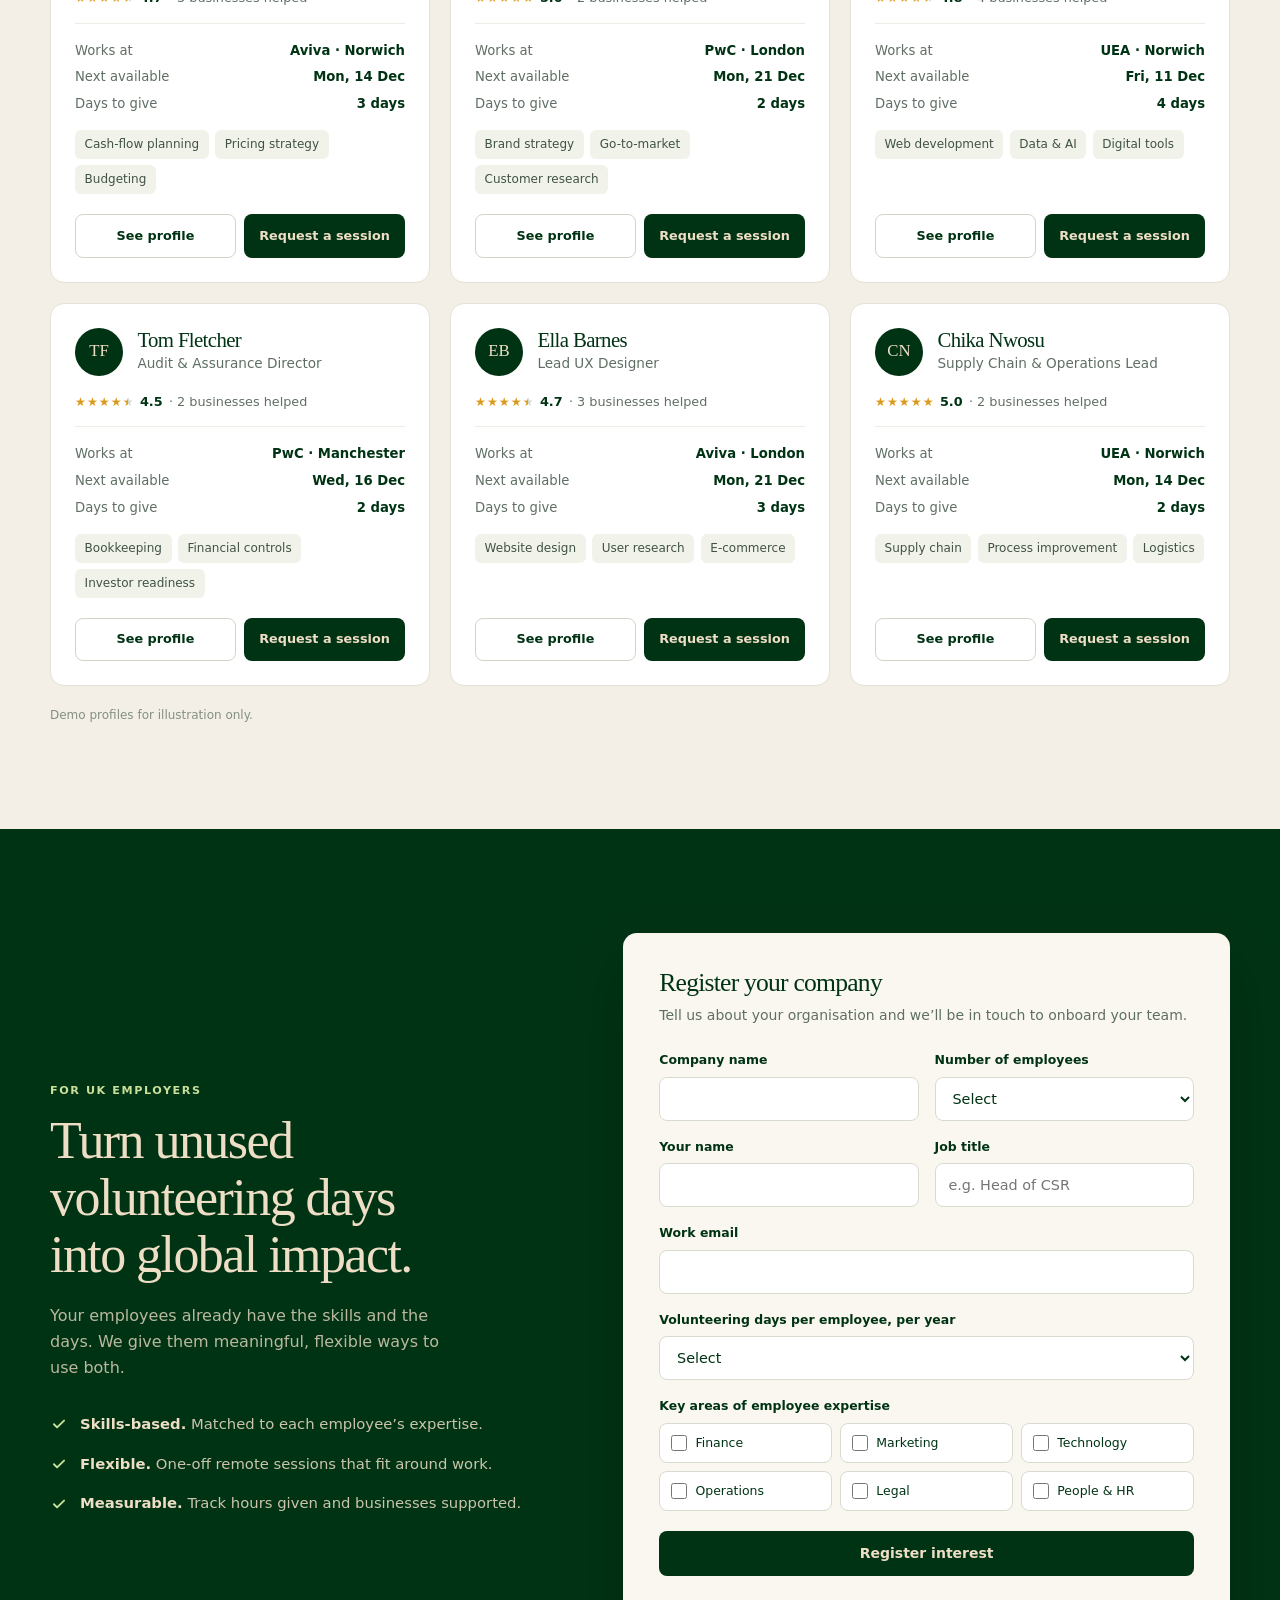
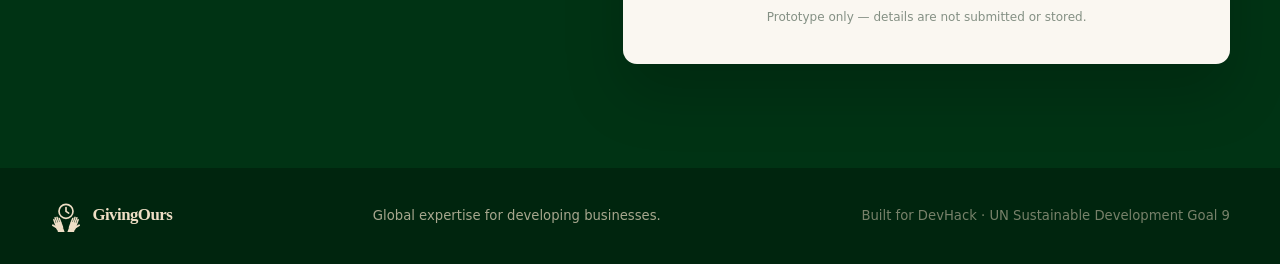
==== commit a9ae69db: "Add volunteer profiles, why-volunteer section and chat assistant" ====
--- a/index.html
+++ b/index.html
@@ -11,7 +11,9 @@
     <title>GivingOurs — Global expertise for developing businesses</title>
     <link rel="icon" href="assets/favicon.svg" type="image/svg+xml">
     <link rel="stylesheet" href="assets/styles.css">
+    <script src="assets/data.js" defer></script>
     <script src="assets/script.js" defer></script>
+    <script src="assets/chat.js" defer></script>
   </head>
   <body>
     <a class="skip-link" href="#main">Skip to content</a>
@@ -24,6 +26,7 @@
         </a>
         <div class="nav-links">
           <a href="#how-it-works">How it works</a>
+          <a href="#why-volunteer">Why volunteer</a>
           <a href="#volunteers">Volunteers</a>
           <a class="button button-outline" href="#employers">For employers</a>
         </div>
@@ -114,6 +117,65 @@
         </div>
       </section>
 
+      <section class="section why" id="why-volunteer" aria-labelledby="why-title">
+        <div class="container">
+          <div class="section-heading">
+            <div>
+              <p class="section-kicker">For professionals</p>
+              <h2 id="why-title">Why give your hours to a business, not just a charity?</h2>
+            </div>
+            <p class="section-description">
+              A thriving small business creates jobs, pays wages and keeps
+              growing long after your session ends. Your expertise becomes
+              lasting income for whole communities.
+            </p>
+          </div>
+
+          <div class="why-grid">
+            <article class="why-card why-card-feature">
+              <span class="why-icon" aria-hidden="true">
+                <svg width="22" height="22" viewBox="0 0 24 24" fill="none" stroke="currentColor" stroke-width="1.8" stroke-linecap="round" stroke-linejoin="round"><circle cx="12" cy="8" r="5"/><path d="m8.5 12.5-1.5 9 5-3 5 3-1.5-9"/></svg>
+              </span>
+              <h3>Recognition you can show</h3>
+              <p>
+                Every volunteer gets a public profile listing the businesses
+                they’ve helped, what they did and the rating each business
+                gave them. Share it on LinkedIn, in appraisals or on your CV.
+              </p>
+              <a class="text-link" href="profile.html?id=sophie-kingsley">See an example profile <span aria-hidden="true">→</span></a>
+            </article>
+            <article class="why-card">
+              <span class="why-icon" aria-hidden="true">
+                <svg width="22" height="22" viewBox="0 0 24 24" fill="none" stroke="currentColor" stroke-width="1.8" stroke-linecap="round" stroke-linejoin="round"><path d="M3 17l6-6 4 4 8-8"/><path d="M15 7h6v6"/></svg>
+              </span>
+              <h3>Impact that compounds</h3>
+              <p>Profitable businesses hire, train and invest. Helping one grow creates livelihoods, not dependency.</p>
+            </article>
+            <article class="why-card">
+              <span class="why-icon" aria-hidden="true">
+                <svg width="22" height="22" viewBox="0 0 24 24" fill="none" stroke="currentColor" stroke-width="1.8" stroke-linecap="round" stroke-linejoin="round"><path d="M12 3v3M12 18v3M4.2 7.5l2.6 1.5M17.2 15l2.6 1.5M4.2 16.5 6.8 15M17.2 9l2.6-1.5"/><circle cx="12" cy="12" r="3.5"/></svg>
+              </span>
+              <h3>Skills you can’t get at a desk</h3>
+              <p>Work directly with founders, adapt to a new market and see your advice put into practice within days.</p>
+            </article>
+            <article class="why-card">
+              <span class="why-icon" aria-hidden="true">
+                <svg width="22" height="22" viewBox="0 0 24 24" fill="none" stroke="currentColor" stroke-width="1.8" stroke-linecap="round" stroke-linejoin="round"><circle cx="12" cy="12" r="9"/><path d="M3 12h18M12 3c2.5 2.5 3.8 5.5 3.8 9s-1.3 6.5-3.8 9c-2.5-2.5-3.8-5.5-3.8-9S9.5 5.5 12 3z"/></svg>
+              </span>
+              <h3>A global perspective</h3>
+              <p>Build cross-cultural experience in one of Africa’s fastest-growing economies, all remotely.</p>
+            </article>
+            <article class="why-card">
+              <span class="why-icon" aria-hidden="true">
+                <svg width="22" height="22" viewBox="0 0 24 24" fill="none" stroke="currentColor" stroke-width="1.8" stroke-linecap="round" stroke-linejoin="round"><circle cx="12" cy="12" r="9"/><path d="M12 7v5l3 2"/></svg>
+              </span>
+              <h3>Days that don’t go to waste</h3>
+              <p>Flexible, one-off sessions mean your volunteering allowance actually gets used, on your terms.</p>
+            </article>
+          </div>
+        </div>
+      </section>
+
       <section class="section section-tinted" id="volunteers" aria-labelledby="volunteers-title">
         <div class="container">
           <div class="section-heading">
--- a/assets/styles.css
+++ b/assets/styles.css
@@ -24,6 +24,10 @@
   box-sizing: border-box;
 }
 
+[hidden] {
+  display: none !important;
+}
+
 html {
   scroll-behavior: smooth;
   scroll-padding-top: calc(var(--header-h) + 1rem);
@@ -120,6 +124,7 @@
 
 .button-outline {
   border-color: rgba(238, 222, 197, 0.5);
+  background: transparent;
   color: var(--cream);
 }
 
@@ -610,18 +615,178 @@
   font-size: 0.75rem;
 }
 
-.volunteer-card .button {
+.card-rating {
+  display: flex;
+  flex-wrap: wrap;
+  align-items: center;
+  gap: 0.4rem;
+  margin-top: 1rem;
+  color: var(--muted);
+  font-size: 0.8rem;
+}
+
+.card-rating strong {
+  color: var(--green);
+}
+
+.card-meta {
+  margin-top: 0.9rem;
+}
+
+.card-actions {
+  display: grid;
+  grid-template-columns: 1fr 1fr;
+  gap: 0.5rem;
   margin-top: auto;
-  width: 100%;
+}
+
+.card-actions .button {
+  min-height: 42px;
+  padding-inline: 0.6rem;
   border-radius: var(--radius-sm);
-  border-color: var(--green);
+  font-size: 0.8rem;
+}
+
+.button-ghost {
+  border-color: #cfd6c6;
   background: transparent;
   color: var(--green);
 }
 
-.volunteer-card .button:hover {
+.button-ghost:hover {
+  border-color: var(--green);
+  background: #f1f3ea;
+}
+
+.button-cream {
+  background: var(--cream);
+  color: var(--green);
+}
+
+.button-cream:hover {
+  background: var(--white);
+}
+
+.stars {
+  display: inline-flex;
+  gap: 1px;
+  line-height: 1;
+}
+
+.star {
+  color: #d5d9cc;
+  font-size: 0.95em;
+}
+
+.star.is-full {
+  color: #d99a1e;
+}
+
+.star.is-half {
+  background: linear-gradient(90deg, #d99a1e 50%, #d5d9cc 50%);
+  -webkit-background-clip: text;
+  background-clip: text;
+  color: transparent;
+}
+
+.text-link {
+  display: inline-flex;
+  gap: 0.4rem;
+  font-weight: 600;
+  text-decoration: underline;
+  text-decoration-color: rgba(0, 51, 20, 0.3);
+  text-underline-offset: 4px;
+}
+
+.text-link:hover {
+  text-decoration-color: currentColor;
+}
+
+.visually-hidden {
+  position: absolute !important;
+  width: 1px;
+  height: 1px;
+  overflow: hidden;
+  clip: rect(0 0 0 0);
+  white-space: nowrap;
+}
+
+/* Why volunteer */
+.why-grid {
+  display: grid;
+  grid-template-columns: repeat(4, minmax(0, 1fr));
+  gap: 1.25rem;
+}
+
+.why-card {
+  display: flex;
+  flex-direction: column;
+  gap: 0.6rem;
+  padding: 1.6rem;
+  border: 1px solid var(--line);
+  border-radius: var(--radius);
+  background: var(--white);
+}
+
+.why-card h3 {
+  font-size: 1.25rem;
+}
+
+.why-card p {
+  color: var(--muted);
+  font-size: 0.9rem;
+}
+
+.why-card-feature {
+  grid-column: 1 / -1;
+  display: grid;
+  grid-template-columns: auto minmax(0, 1fr) auto;
+  align-items: center;
+  gap: 0.5rem 1.5rem;
+  border-color: var(--green);
   background: var(--green);
   color: var(--cream);
+}
+
+.why-card-feature h3 {
+  font-size: clamp(1.4rem, 2.5vw, 1.75rem);
+}
+
+.why-card-feature p {
+  grid-column: 2;
+  max-width: 60ch;
+  color: rgba(238, 222, 197, 0.8);
+}
+
+.why-card-feature h3 {
+  grid-column: 2;
+}
+
+.why-card-feature .why-icon {
+  grid-row: 1 / span 2;
+  width: 56px;
+  height: 56px;
+  background: rgba(238, 222, 197, 0.12);
+  color: var(--accent);
+}
+
+.why-card-feature .text-link {
+  grid-column: 3;
+  grid-row: 1 / span 2;
+  color: var(--accent);
+  text-decoration-color: rgba(201, 223, 154, 0.4);
+  white-space: nowrap;
+}
+
+.why-icon {
+  display: grid;
+  place-items: center;
+  width: 44px;
+  height: 44px;
+  margin-bottom: 0.4rem;
+  border-radius: 50%;
+  background: #eef3e4;
+  color: var(--green);
 }
 
 .demo-note {
@@ -898,8 +1063,602 @@
   color: rgba(238, 222, 197, 0.5);
 }
 
+/* Profile page */
+.profile-hero {
+  background: var(--green);
+  color: var(--cream);
+  padding-block: 2rem clamp(2.5rem, 5vw, 3.5rem);
+}
+
+.back-link {
+  display: inline-flex;
+  align-items: center;
+  gap: 0.45rem;
+  margin-bottom: clamp(1.5rem, 4vw, 2.5rem);
+  color: rgba(238, 222, 197, 0.75);
+  font-size: 0.85rem;
+}
+
+.back-link:hover {
+  color: var(--cream);
+}
+
+.profile-head {
+  display: grid;
+  grid-template-columns: auto minmax(0, 1fr) auto;
+  align-items: center;
+  gap: 1.25rem clamp(1.25rem, 3vw, 2rem);
+}
+
+.profile-avatar {
+  display: grid;
+  place-items: center;
+  width: clamp(76px, 12vw, 112px);
+  aspect-ratio: 1;
+  border: 3px solid rgba(238, 222, 197, 0.35);
+  border-radius: 50%;
+  background: var(--cream);
+  color: var(--green);
+  font-family: var(--serif);
+  font-size: clamp(1.75rem, 4vw, 2.5rem);
+}
+
+.verified-badge {
+  display: inline-flex;
+  align-items: center;
+  gap: 0.4rem;
+  margin-bottom: 0.6rem;
+  padding: 0.25rem 0.7rem 0.25rem 0.5rem;
+  border-radius: 999px;
+  background: rgba(201, 223, 154, 0.15);
+  color: var(--accent);
+  font-size: 0.75rem;
+  font-weight: 600;
+}
+
+.profile-identity h1 {
+  font-size: clamp(2rem, 5vw, 3.25rem);
+}
+
+.profile-role {
+  margin-top: 0.4rem;
+  font-size: clamp(1rem, 1.8vw, 1.15rem);
+}
+
+.profile-meta {
+  margin-top: 0.2rem;
+  color: rgba(238, 222, 197, 0.65);
+  font-size: 0.9rem;
+}
+
+.profile-actions {
+  display: flex;
+  flex-direction: column;
+  gap: 0.6rem;
+}
+
+.profile-actions .button {
+  border-radius: var(--radius-sm);
+}
+
+.profile-stats {
+  display: grid;
+  grid-template-columns: repeat(4, minmax(0, 1fr));
+  gap: 1px;
+  margin: clamp(2rem, 4vw, 2.75rem) 0 0;
+  overflow: hidden;
+  border: 1px solid rgba(238, 222, 197, 0.15);
+  border-radius: var(--radius);
+  background: rgba(238, 222, 197, 0.15);
+}
+
+.profile-stat {
+  padding: 1.1rem 1.35rem;
+  background: var(--green);
+}
+
+.profile-stat dt {
+  color: rgba(238, 222, 197, 0.65);
+  font-size: 0.75rem;
+  font-weight: 600;
+  letter-spacing: 0.08em;
+  text-transform: uppercase;
+}
+
+.profile-stat dd {
+  display: flex;
+  align-items: center;
+  gap: 0.6rem;
+  margin: 0.3rem 0 0;
+  font-family: var(--serif);
+  font-size: clamp(1.75rem, 3.5vw, 2.25rem);
+  line-height: 1.1;
+}
+
+.profile-stat .stars {
+  font-family: var(--sans);
+  font-size: 1rem;
+}
+
+.profile-body {
+  display: grid;
+  grid-template-columns: minmax(0, 1fr) minmax(280px, 360px);
+  align-items: start;
+  gap: clamp(1.5rem, 4vw, 3rem);
+  padding-block: clamp(2.5rem, 6vw, 4rem);
+}
+
+.profile-section-head {
+  margin-bottom: 1.25rem;
+}
+
+.profile-section-head h2 {
+  font-size: clamp(1.75rem, 3vw, 2.25rem);
+}
+
+.profile-section-head p {
+  margin-top: 0.4rem;
+  color: var(--muted);
+  font-size: 0.9rem;
+}
+
+.engagement-list {
+  display: grid;
+  gap: 1rem;
+  margin: 0;
+  padding: 0;
+  list-style: none;
+}
+
+.engagement {
+  padding: clamp(1.25rem, 3vw, 1.6rem);
+  border: 1px solid var(--line);
+  border-radius: var(--radius);
+  background: var(--white);
+}
+
+.engagement-head {
+  display: grid;
+  grid-template-columns: auto minmax(0, 1fr) auto;
+  align-items: center;
+  gap: 0.9rem;
+}
+
+.business-mark {
+  display: grid;
+  place-items: center;
+  width: 44px;
+  height: 44px;
+  border-radius: 10px;
+  background: var(--cream);
+  font-size: 0.85rem;
+  font-weight: 700;
+}
+
+.engagement h3 {
+  font-size: 1.25rem;
+}
+
+.engagement-meta {
+  color: var(--muted);
+  font-size: 0.82rem;
+}
+
+.engagement-rating .stars {
+  font-size: 1.1rem;
+}
+
+.engagement-help {
+  margin-top: 1rem;
+  font-size: 0.925rem;
+}
+
+.engagement-quote {
+  margin: 0.9rem 0 0;
+  padding: 0.8rem 1rem;
+  border-left: 3px solid var(--accent);
+  border-radius: 0 var(--radius-sm) var(--radius-sm) 0;
+  background: #f6f7f0;
+  font-family: var(--serif);
+  font-size: 1.02rem;
+  font-style: italic;
+}
+
+.engagement-foot {
+  margin-top: 0.9rem;
+  color: #839083;
+  font-size: 0.78rem;
+}
+
+.profile-side {
+  display: grid;
+  gap: 1rem;
+  position: sticky;
+  top: calc(var(--header-h) + 1.25rem);
+}
+
+.side-card {
+  padding: 1.4rem;
+  border: 1px solid var(--line);
+  border-radius: var(--radius);
+  background: var(--white);
+}
+
+.side-card h2 {
+  margin-bottom: 0.75rem;
+  font-size: 1.25rem;
+}
+
+.side-card > p {
+  color: #3e5244;
+  font-size: 0.9rem;
+}
+
+.side-card .side-small {
+  margin-top: 0.9rem;
+  color: var(--muted);
+  font-size: 0.8rem;
+}
+
+.side-card .skill-list {
+  margin: 0;
+}
+
+.availability-list {
+  display: grid;
+  gap: 0.4rem;
+  margin: 0;
+  padding: 0;
+  list-style: none;
+}
+
+.availability-list li {
+  padding: 0.55rem 0.8rem;
+  border-radius: var(--radius-sm);
+  background: #f1f3ea;
+  font-size: 0.875rem;
+  font-weight: 600;
+}
+
+.profile-missing {
+  padding-block: 6rem;
+  text-align: center;
+}
+
+.profile-missing h1 {
+  font-size: 2.5rem;
+}
+
+.profile-missing p {
+  margin: 0.75rem 0 1.5rem;
+  color: var(--muted);
+}
+
+.toast {
+  position: fixed;
+  z-index: 90;
+  left: 50%;
+  bottom: 1.5rem;
+  padding: 0.75rem 1.1rem;
+  border-radius: 999px;
+  background: var(--green);
+  color: var(--cream);
+  font-size: 0.875rem;
+  box-shadow: var(--shadow);
+  transform: translateX(-50%);
+}
+
+/* Chat */
+.chat {
+  position: fixed;
+  z-index: 80;
+  right: clamp(1rem, 3vw, 1.75rem);
+  bottom: clamp(1rem, 3vw, 1.75rem);
+  display: flex;
+  flex-direction: column;
+  align-items: flex-end;
+  gap: 0.85rem;
+}
+
+.chat-launcher {
+  display: inline-flex;
+  align-items: center;
+  gap: 0.55rem;
+  min-height: 56px;
+  padding: 0 1.25rem 0 1.05rem;
+  border: 2px solid var(--cream);
+  border-radius: 999px;
+  background: var(--green);
+  color: var(--cream);
+  cursor: pointer;
+  font-size: 0.9rem;
+  font-weight: 600;
+  box-shadow: 0 12px 30px rgba(0, 30, 12, 0.3);
+  transition: transform 0.18s ease, background 0.18s ease;
+}
+
+.chat-launcher:hover {
+  transform: translateY(-2px);
+  background: var(--green-700);
+}
+
+.chat-icon-close,
+.chat.is-open .chat-icon-open,
+.chat.is-open .chat-launcher-label {
+  display: none;
+}
+
+.chat.is-open .chat-icon-close {
+  display: block;
+}
+
+.chat.is-open .chat-launcher {
+  width: 56px;
+  padding: 0;
+  justify-content: center;
+}
+
+.chat-panel {
+  display: flex;
+  flex-direction: column;
+  width: min(380px, calc(100vw - 2rem));
+  height: min(560px, calc(100dvh - 7.5rem));
+  overflow: hidden;
+  border-radius: 18px;
+  background: var(--paper);
+  box-shadow: 0 24px 60px rgba(0, 30, 12, 0.3);
+  animation: chat-in 0.2s ease;
+}
+
+.chat-panel[hidden] {
+  display: none;
+}
+
+@keyframes chat-in {
+  from {
+    opacity: 0;
+    transform: translateY(10px) scale(0.98);
+  }
+}
+
+.chat-header {
+  display: flex;
+  align-items: center;
+  gap: 0.75rem;
+  padding: 0.9rem 1rem;
+  background: var(--green);
+  color: var(--cream);
+}
+
+.chat-header h2 {
+  font-size: 1.1rem;
+  letter-spacing: -0.01em;
+}
+
+.chat-header p {
+  display: flex;
+  align-items: center;
+  gap: 0.4rem;
+  color: rgba(238, 222, 197, 0.7);
+  font-size: 0.75rem;
+}
+
+.chat-online {
+  width: 7px;
+  height: 7px;
+  border-radius: 50%;
+  background: #7fd27f;
+}
+
+.chat-close {
+  display: grid;
+  place-items: center;
+  width: 36px;
+  height: 36px;
+  margin-left: auto;
+  border: 0;
+  border-radius: 50%;
+  background: rgba(238, 222, 197, 0.1);
+  color: var(--cream);
+  cursor: pointer;
+}
+
+.chat-close:hover {
+  background: rgba(238, 222, 197, 0.2);
+}
+
+.chat-log {
+  display: flex;
+  flex: 1;
+  flex-direction: column;
+  gap: 0.6rem;
+  overflow-y: auto;
+  padding: 1rem;
+  overscroll-behavior: contain;
+}
+
+.chat-msg {
+  max-width: 85%;
+  padding: 0.65rem 0.9rem;
+  border-radius: 16px;
+  font-size: 0.875rem;
+  line-height: 1.5;
+}
+
+.chat-msg-bot {
+  align-self: flex-start;
+  border: 1px solid var(--line);
+  border-bottom-left-radius: 4px;
+  background: var(--white);
+}
+
+.chat-msg-user {
+  align-self: flex-end;
+  border-bottom-right-radius: 4px;
+  background: var(--green);
+  color: var(--cream);
+}
+
+.chat-links {
+  display: flex;
+  flex-wrap: wrap;
+  gap: 0.4rem 0.9rem;
+  margin-top: 0.5rem;
+}
+
+.chat-links a {
+  color: #2f6a35;
+  font-weight: 600;
+  text-decoration: underline;
+  text-underline-offset: 3px;
+}
+
+.chat-typing {
+  display: flex;
+  gap: 4px;
+  padding: 0.85rem 0.95rem;
+}
+
+.chat-typing span {
+  width: 7px;
+  height: 7px;
+  border-radius: 50%;
+  background: #9aa89c;
+  animation: chat-dot 1s infinite ease-in-out;
+}
+
+.chat-typing span:nth-child(2) {
+  animation-delay: 0.15s;
+}
+
+.chat-typing span:nth-child(3) {
+  animation-delay: 0.3s;
+}
+
+@keyframes chat-dot {
+  0%,
+  60%,
+  100% {
+    opacity: 0.35;
+    transform: translateY(0);
+  }
+  30% {
+    opacity: 1;
+    transform: translateY(-3px);
+  }
+}
+
+.chat-chips {
+  display: flex;
+  flex-wrap: wrap;
+  gap: 0.4rem;
+  padding: 0 1rem 0.75rem;
+}
+
+.chat-chips:empty {
+  display: none;
+}
+
+.chat-chip {
+  padding: 0.4rem 0.75rem;
+  border: 1px solid #c9d2c0;
+  border-radius: 999px;
+  background: var(--white);
+  color: var(--green);
+  cursor: pointer;
+  font-size: 0.78rem;
+}
+
+.chat-chip:hover {
+  border-color: var(--green);
+  background: #eef3e4;
+}
+
+.chat-form {
+  display: flex;
+  gap: 0.5rem;
+  padding: 0.75rem;
+  border-top: 1px solid var(--line);
+  background: var(--white);
+}
+
+.chat-form input {
+  flex: 1;
+  min-width: 0;
+  min-height: 42px;
+  padding: 0.5rem 0.85rem;
+  border: 1px solid #d8dccf;
+  border-radius: 999px;
+  background: var(--paper);
+  font-size: 16px;
+}
+
+.chat-form input:focus {
+  border-color: var(--green);
+  outline: none;
+  box-shadow: 0 0 0 3px rgba(0, 51, 20, 0.12);
+}
+
+.chat-form button {
+  display: grid;
+  place-items: center;
+  width: 42px;
+  height: 42px;
+  flex-shrink: 0;
+  border: 0;
+  border-radius: 50%;
+  background: var(--green);
+  color: var(--cream);
+  cursor: pointer;
+}
+
+.chat-disclaimer {
+  padding: 0 0.75rem 0.6rem;
+  background: var(--white);
+  color: #8a968a;
+  font-size: 0.68rem;
+  text-align: center;
+}
+
 /* Responsive */
+@media (max-width: 1080px) {
+  .why-grid {
+    grid-template-columns: repeat(2, minmax(0, 1fr));
+  }
+}
+
 @media (max-width: 960px) {
+  .profile-body {
+    grid-template-columns: 1fr;
+  }
+
+  .profile-side {
+    position: static;
+  }
+
+  .profile-stats {
+    grid-template-columns: repeat(2, minmax(0, 1fr));
+  }
+
+  .profile-head {
+    grid-template-columns: auto minmax(0, 1fr);
+  }
+
+  .profile-actions {
+    grid-column: 1 / -1;
+    flex-direction: row;
+    flex-wrap: wrap;
+  }
+
+  .why-card-feature {
+    grid-template-columns: auto minmax(0, 1fr);
+  }
+
+  .why-card-feature .text-link {
+    grid-column: 2;
+    grid-row: auto;
+  }
+
   .employers-inner,
   .stats-inner {
     grid-template-columns: 1fr;
@@ -960,6 +1719,56 @@
     grid-template-columns: 1fr;
   }
 
+  .why-grid {
+    grid-template-columns: 1fr;
+  }
+
+  .why-card-feature {
+    grid-template-columns: 1fr;
+  }
+
+  .why-card-feature .why-icon,
+  .why-card-feature h3,
+  .why-card-feature p,
+  .why-card-feature .text-link {
+    grid-column: 1;
+    grid-row: auto;
+  }
+
+  .profile-head {
+    grid-template-columns: 1fr;
+  }
+
+  .profile-actions .button {
+    flex: 1;
+  }
+
+  .profile-stat {
+    padding: 0.9rem 1rem;
+  }
+
+  .engagement-head {
+    grid-template-columns: auto minmax(0, 1fr);
+  }
+
+  .engagement-rating {
+    grid-column: 1 / -1;
+  }
+
+  .chat-launcher-label {
+    display: none;
+  }
+
+  .chat-launcher {
+    width: 56px;
+    padding: 0;
+    justify-content: center;
+  }
+
+  .chat-panel {
+    height: min(560px, calc(100dvh - 6.5rem));
+  }
+
   .checkboxes {
     grid-template-columns: repeat(2, minmax(0, 1fr));
   }
